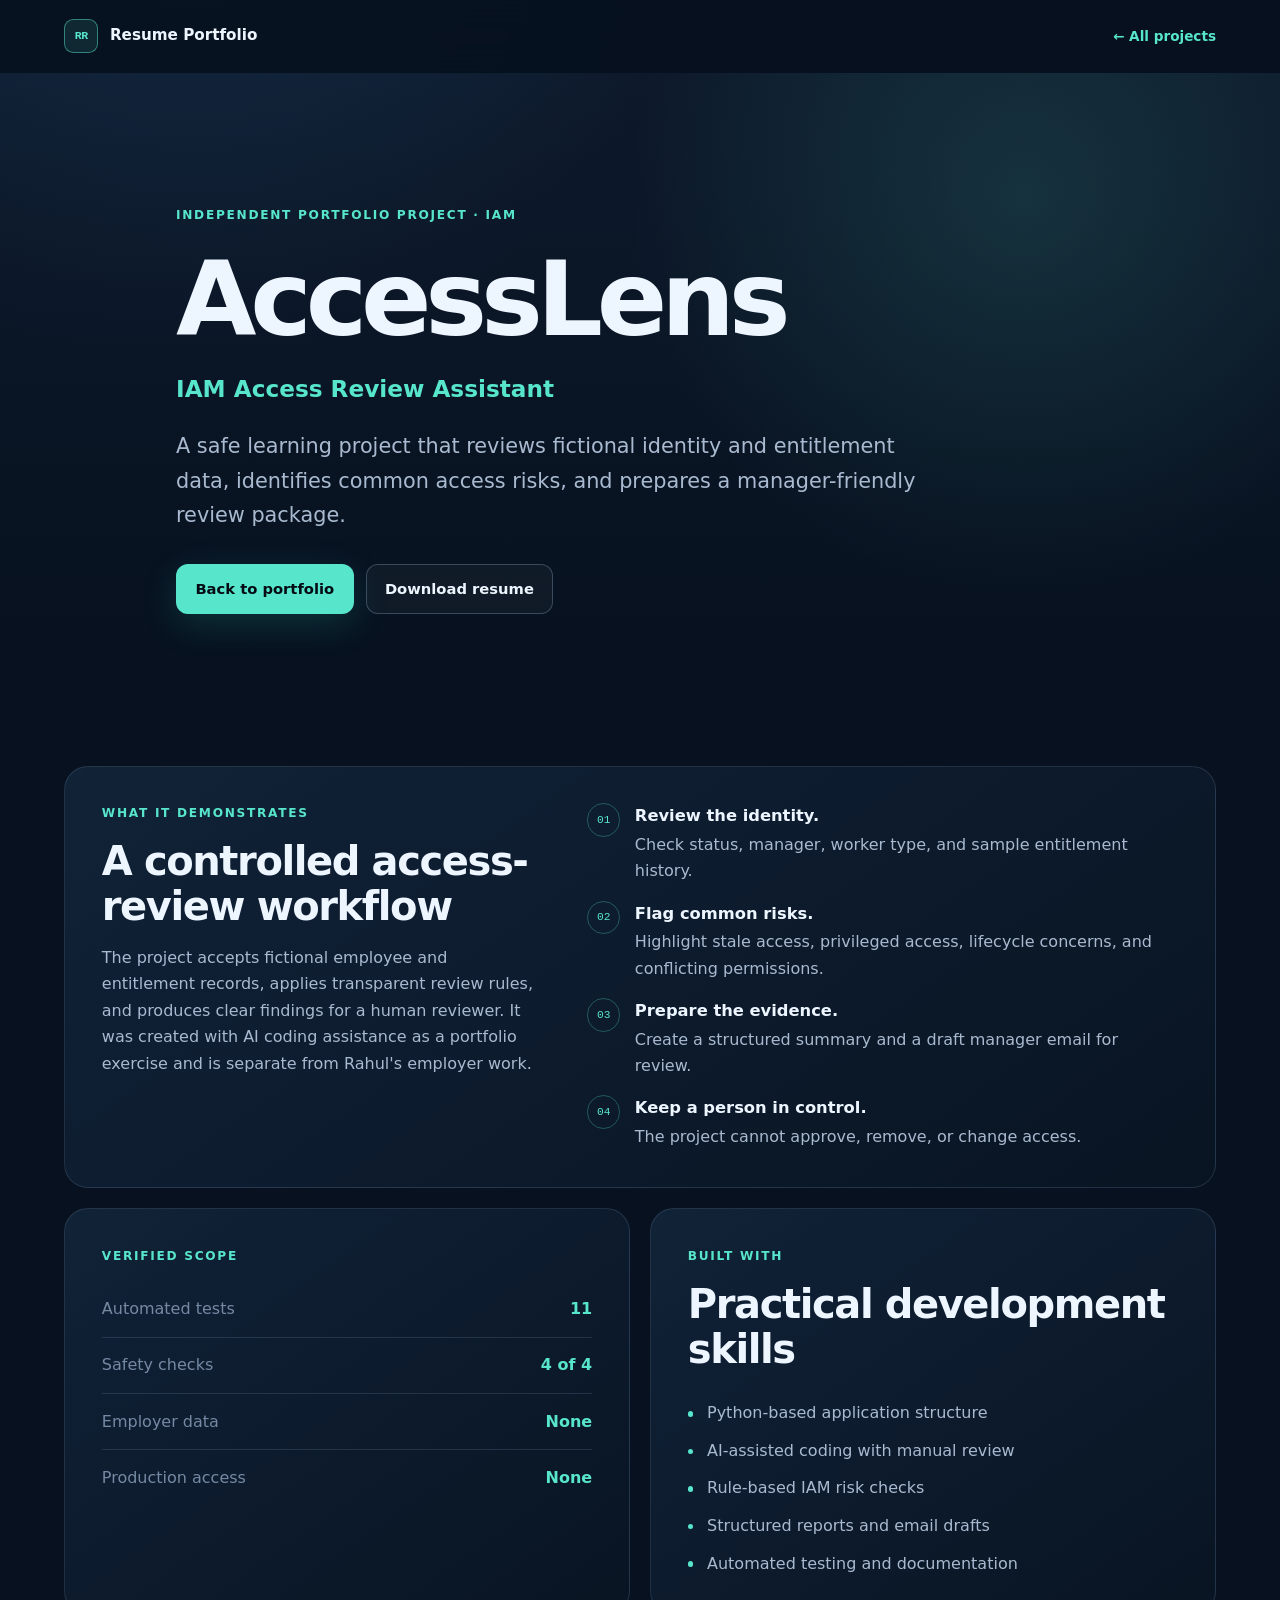
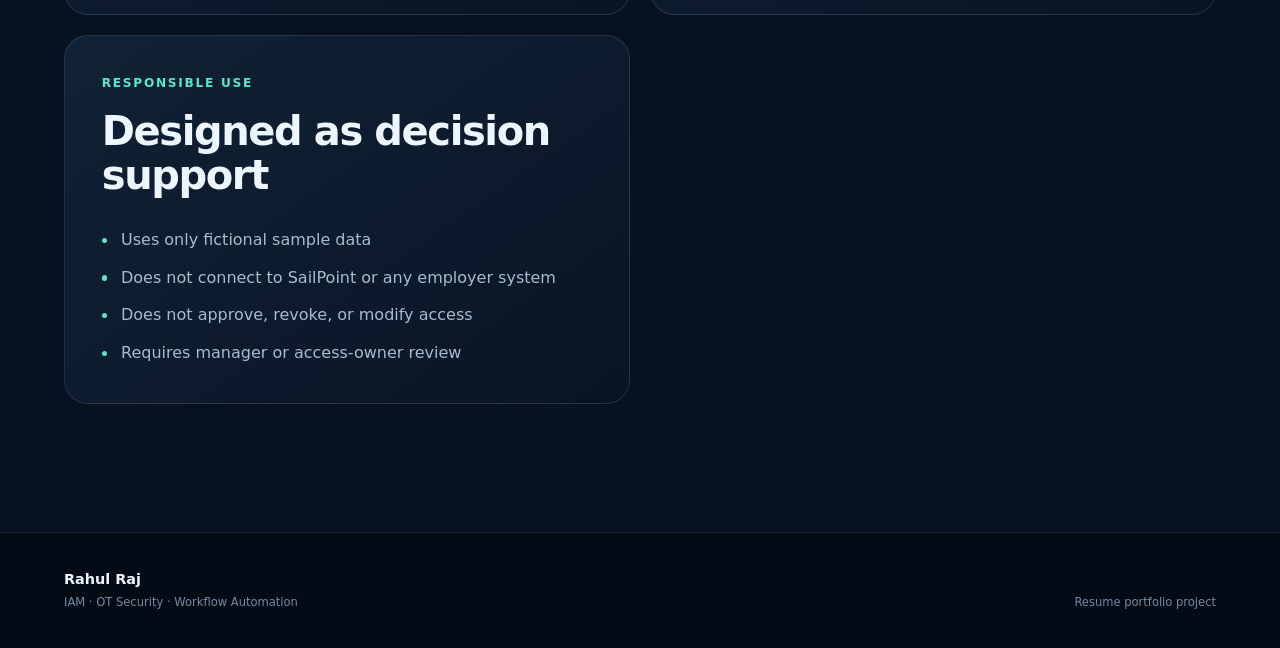
==== projects/accesslens.html @ e61d68cd "Add working project pages and align credentials" ====
<!doctype html>
<html lang="en">
  <head>
    <meta charset="utf-8">
    <meta name="viewport" content="width=device-width, initial-scale=1">
    <meta name="description" content="AccessLens, Rahul Raj's independent IAM access-review portfolio project.">
    <title>AccessLens IAM Access Review Assistant | Rahul Raj</title>
    <link rel="icon" href="../favicon.svg" type="image/svg+xml">
    <link rel="stylesheet" href="../styles.css">
  </head>
  <body class="project-detail-page">
    <a class="skip-link" href="#main-content">Skip to content</a>
    <header class="site-header" data-header>
      <div class="container nav-wrap">
        <a class="brand" href="../index.html" aria-label="Return to Rahul Raj's resume portfolio">
          <span class="brand-mark" aria-hidden="true">RR</span>
          <span>Resume Portfolio</span>
        </a>
        <a class="text-link" href="../index.html#projects">← All projects</a>
      </div>
    </header>

    <main id="main-content">
      <section class="project-detail-hero section-shell">
        <div class="container detail-shell">
          <p class="eyebrow">Independent portfolio project · IAM</p>
          <h1>AccessLens</h1>
          <p class="project-detail-role">IAM Access Review Assistant</p>
          <p class="project-detail-lede">A safe learning project that reviews fictional identity and entitlement data, identifies common access risks, and prepares a manager-friendly review package.</p>
          <div class="detail-actions">
            <a class="button button-primary" href="../index.html#projects">Back to portfolio</a>
            <a class="button button-secondary" href="../assets/Rahul_Raj_Resume.pdf" download>Download resume</a>
          </div>
        </div>
      </section>

      <section class="section-shell detail-content-section">
        <div class="container detail-grid">
          <article class="detail-panel detail-panel-wide">
            <p class="section-kicker">What it demonstrates</p>
            <h2>A controlled access-review workflow</h2>
            <p>The project accepts fictional employee and entitlement records, applies transparent review rules, and produces clear findings for a human reviewer. It was created with AI coding assistance as a portfolio exercise and is separate from Rahul's employer work.</p>
            <ol class="workflow-list">
              <li><strong>Review the identity.</strong><span>Check status, manager, worker type, and sample entitlement history.</span></li>
              <li><strong>Flag common risks.</strong><span>Highlight stale access, privileged access, lifecycle concerns, and conflicting permissions.</span></li>
              <li><strong>Prepare the evidence.</strong><span>Create a structured summary and a draft manager email for review.</span></li>
              <li><strong>Keep a person in control.</strong><span>The project cannot approve, remove, or change access.</span></li>
            </ol>
          </article>

          <aside class="detail-panel detail-facts" aria-label="Project facts">
            <p class="section-kicker">Verified scope</p>
            <dl>
              <div><dt>Automated tests</dt><dd>11</dd></div>
              <div><dt>Safety checks</dt><dd>4 of 4</dd></div>
              <div><dt>Employer data</dt><dd>None</dd></div>
              <div><dt>Production access</dt><dd>None</dd></div>
            </dl>
          </aside>

          <article class="detail-panel">
            <p class="section-kicker">Built with</p>
            <h2>Practical development skills</h2>
            <ul class="detail-list"><li>Python-based application structure</li><li>AI-assisted coding with manual review</li><li>Rule-based IAM risk checks</li><li>Structured reports and email drafts</li><li>Automated testing and documentation</li></ul>
          </article>

          <article class="detail-panel">
            <p class="section-kicker">Responsible use</p>
            <h2>Designed as decision support</h2>
            <ul class="detail-list"><li>Uses only fictional sample data</li><li>Does not connect to SailPoint or any employer system</li><li>Does not approve, revoke, or modify access</li><li>Requires manager or access-owner review</li></ul>
          </article>
        </div>
      </section>
    </main>

    <footer class="site-footer"><div class="container footer-inner"><div><strong>Rahul Raj</strong><span>IAM · OT Security · Workflow Automation</span></div><p>Resume portfolio project</p></div></footer>
    <script src="../script.js"></script>
  </body>
</html>
---- styles.css ----
:root {
  --bg: #07111f;
  --bg-deep: #040b14;
  --surface: #0d1a2b;
  --surface-2: #101f32;
  --surface-3: #14263b;
  --text: #edf5ff;
  --text-soft: #a9bad0;
  --text-muted: #7589a3;
  --line: rgba(168, 194, 224, 0.15);
  --line-strong: rgba(168, 194, 224, 0.28);
  --accent: #57e6cb;
  --accent-strong: #21c9ab;
  --accent-wash: rgba(87, 230, 203, 0.1);
  --blue: #78a9ff;
  --violet: #a893ff;
  --warning: #ffd166;
  --shadow: 0 24px 80px rgba(0, 0, 0, 0.34);
  --radius-lg: 1.5rem;
  --radius-md: 1rem;
  --radius-sm: 0.7rem;
  --container: 72rem;
  --header-height: 4.5rem;
}

*,
*::before,
*::after {
  box-sizing: border-box;
}

html {
  scroll-behavior: smooth;
  scroll-padding-top: calc(var(--header-height) + 1rem);
}

body {
  margin: 0;
  min-width: 20rem;
  background:
    radial-gradient(circle at 15% -8%, rgba(52, 119, 173, 0.2), transparent 34rem),
    var(--bg);
  color: var(--text);
  font-family:
    Inter, ui-sans-serif, system-ui, -apple-system, BlinkMacSystemFont, "Segoe UI", sans-serif;
  font-size: 1rem;
  line-height: 1.65;
  -webkit-font-smoothing: antialiased;
  text-rendering: optimizeLegibility;
}

body.nav-open {
  overflow: hidden;
}

a {
  color: inherit;
}

button,
a {
  -webkit-tap-highlight-color: transparent;
}

button,
input,
textarea,
select {
  font: inherit;
}

img,
svg {
  display: block;
  max-width: 100%;
}

p,
h1,
h2,
h3,
ul {
  margin-top: 0;
}

h1,
h2,
h3 {
  line-height: 1.12;
  letter-spacing: -0.035em;
}

h2 {
  margin-bottom: 1rem;
  font-size: clamp(2rem, 5vw, 3.45rem);
}

h3 {
  font-size: clamp(1.25rem, 3vw, 1.6rem);
}

code {
  padding: 0.16rem 0.42rem;
  border: 1px solid var(--line);
  border-radius: 0.35rem;
  background: rgba(255, 255, 255, 0.06);
  color: var(--accent);
  font-family: "SFMono-Regular", Consolas, "Liberation Mono", monospace;
  font-size: 0.9em;
}

::selection {
  background: var(--accent);
  color: var(--bg-deep);
}

:focus-visible {
  outline: 3px solid var(--warning);
  outline-offset: 4px;
}

.sr-only {
  position: absolute;
  width: 1px;
  height: 1px;
  padding: 0;
  margin: -1px;
  overflow: hidden;
  clip: rect(0, 0, 0, 0);
  white-space: nowrap;
  border: 0;
}

.skip-link {
  position: fixed;
  z-index: 1000;
  top: 0.75rem;
  left: 0.75rem;
  padding: 0.75rem 1rem;
  transform: translateY(-180%);
  border-radius: var(--radius-sm);
  background: var(--accent);
  color: var(--bg-deep);
  font-weight: 800;
  text-decoration: none;
  transition: transform 160ms ease;
}

.skip-link:focus {
  transform: translateY(0);
}

.container {
  width: min(calc(100% - 2rem), var(--container));
  margin-inline: auto;
}

.section-shell {
  position: relative;
  padding-block: clamp(4.75rem, 10vw, 8rem);
}

.section-tinted {
  border-block: 1px solid var(--line);
  background:
    linear-gradient(180deg, rgba(255, 255, 255, 0.015), rgba(255, 255, 255, 0)),
    rgba(3, 10, 18, 0.25);
}

.section-kicker,
.eyebrow {
  margin-bottom: 1rem;
  color: var(--accent);
  font-size: 0.76rem;
  font-weight: 800;
  letter-spacing: 0.14em;
  text-transform: uppercase;
}

.section-heading {
  display: flex;
  flex-direction: column;
  gap: 0.75rem;
  margin-bottom: clamp(2.25rem, 5vw, 3.6rem);
}

.section-heading h2 {
  margin-bottom: 0;
}

.section-heading > p {
  max-width: 34rem;
  margin-bottom: 0;
  color: var(--text-soft);
}

.site-header {
  position: sticky;
  z-index: 100;
  top: 0;
  min-height: var(--header-height);
  border-bottom: 1px solid transparent;
  background: rgba(7, 17, 31, 0.8);
  backdrop-filter: blur(18px);
  transition:
    border-color 180ms ease,
    box-shadow 180ms ease;
}

.site-header.is-scrolled {
  border-color: var(--line);
  box-shadow: 0 8px 30px rgba(0, 0, 0, 0.18);
}

.nav-wrap {
  display: flex;
  min-height: var(--header-height);
  align-items: center;
  justify-content: space-between;
}

.brand {
  display: inline-flex;
  align-items: center;
  gap: 0.72rem;
  color: var(--text);
  font-size: 0.95rem;
  font-weight: 800;
  text-decoration: none;
}

.brand-mark {
  display: grid;
  width: 2.15rem;
  aspect-ratio: 1;
  place-items: center;
  border: 1px solid rgba(87, 230, 203, 0.48);
  border-radius: 0.58rem;
  background: var(--accent-wash);
  color: var(--accent);
  font-family: "SFMono-Regular", Consolas, monospace;
  font-size: 0.72rem;
  letter-spacing: -0.04em;
}

.nav-toggle {
  display: grid;
  width: 2.8rem;
  height: 2.8rem;
  padding: 0.7rem;
  place-content: center;
  gap: 0.3rem;
  border: 1px solid var(--line-strong);
  border-radius: 0.7rem;
  background: rgba(255, 255, 255, 0.04);
  color: var(--text);
  cursor: pointer;
}

.nav-toggle > span:not(.sr-only) {
  width: 1.2rem;
  height: 2px;
  border-radius: 999px;
  background: currentColor;
  transition:
    transform 180ms ease,
    opacity 180ms ease;
}

.nav-toggle[aria-expanded="true"] > span:nth-of-type(2) {
  transform: translateY(0.4rem) rotate(45deg);
}

.nav-toggle[aria-expanded="true"] > span:nth-of-type(3) {
  opacity: 0;
}

.nav-toggle[aria-expanded="true"] > span:nth-of-type(4) {
  transform: translateY(-0.4rem) rotate(-45deg);
}

.primary-nav {
  position: absolute;
  top: calc(100% + 0.5rem);
  right: 1rem;
  left: 1rem;
  display: none;
  padding: 0.7rem;
  border: 1px solid var(--line-strong);
  border-radius: var(--radius-md);
  background: rgba(9, 21, 36, 0.98);
  box-shadow: var(--shadow);
}

.primary-nav.is-open {
  display: grid;
}

.primary-nav a {
  padding: 0.75rem 0.85rem;
  border-radius: 0.55rem;
  color: var(--text-soft);
  font-size: 0.9rem;
  font-weight: 700;
  text-decoration: none;
}

.primary-nav a:hover {
  background: rgba(255, 255, 255, 0.045);
  color: var(--accent);
}

.hero {
  display: grid;
  min-height: calc(100svh - var(--header-height));
  align-items: center;
  overflow: clip;
}

.hero::before {
  position: absolute;
  inset: 0;
  z-index: -1;
  background-image:
    linear-gradient(rgba(120, 169, 255, 0.045) 1px, transparent 1px),
    linear-gradient(90deg, rgba(120, 169, 255, 0.045) 1px, transparent 1px);
  background-size: 3rem 3rem;
  content: "";
  mask-image: linear-gradient(to bottom, rgba(0, 0, 0, 0.8), transparent 85%);
}

.hero-grid {
  display: grid;
  gap: 4rem;
}

.eyebrow {
  display: inline-flex;
  align-items: center;
  gap: 0.65rem;
}

.status-dot {
  width: 0.48rem;
  height: 0.48rem;
  border-radius: 50%;
  background: var(--accent);
  box-shadow: 0 0 0 0.3rem rgba(87, 230, 203, 0.12), 0 0 1rem rgba(87, 230, 203, 0.7);
}

.hero h1 {
  max-width: 13ch;
  margin-bottom: 1.5rem;
  font-size: clamp(3rem, 11vw, 6.3rem);
  letter-spacing: -0.065em;
}

.hero h1 span {
  background: linear-gradient(105deg, var(--accent), var(--blue) 58%, var(--violet));
  background-clip: text;
  color: transparent;
}

.hero-role {
  max-width: 44rem;
  margin: -0.55rem 0 1.15rem;
  color: var(--accent);
  font-size: clamp(1.05rem, 2.4vw, 1.45rem);
  font-weight: 750;
  letter-spacing: -0.02em;
}

.career-card {
  position: relative;
  overflow: hidden;
  padding: clamp(1.4rem, 4vw, 2.25rem);
  border: 1px solid var(--line-strong);
  border-radius: var(--radius-lg);
  background:
    radial-gradient(circle at 100% 0, rgba(87, 230, 203, 0.11), transparent 17rem),
    linear-gradient(145deg, rgba(18, 37, 59, 0.96), rgba(9, 21, 35, 0.98));
  box-shadow: var(--shadow);
}

.career-label {
  margin-bottom: 1.15rem;
  color: var(--accent);
  font-family: "SFMono-Regular", Consolas, monospace;
  font-size: 0.72rem;
  font-weight: 800;
  letter-spacing: 0.1em;
  text-transform: uppercase;
}

.career-list {
  margin: 0 0 1.25rem;
}

.career-list div {
  display: grid;
  padding-block: 0.8rem;
  gap: 0.2rem;
  border-bottom: 1px solid var(--line);
}

.career-list div:first-child {
  padding-top: 0;
}

.career-list dt {
  color: var(--text-muted);
  font-size: 0.7rem;
  font-weight: 800;
  letter-spacing: 0.06em;
  text-transform: uppercase;
}

.career-list dd {
  margin: 0;
  color: var(--text);
  font-weight: 700;
}

.hero-lede {
  max-width: 41rem;
  margin-bottom: 2rem;
  color: var(--text-soft);
  font-size: clamp(1.04rem, 2vw, 1.22rem);
}

.hero-actions {
  display: flex;
  flex-wrap: wrap;
  gap: 0.8rem;
}

.button {
  display: inline-flex;
  min-height: 3rem;
  align-items: center;
  justify-content: center;
  gap: 0.65rem;
  padding: 0.72rem 1.15rem;
  border: 1px solid transparent;
  border-radius: 0.75rem;
  font-size: 0.92rem;
  font-weight: 800;
  text-decoration: none;
  transition:
    transform 160ms ease,
    border-color 160ms ease,
    background 160ms ease;
}

.button:hover {
  transform: translateY(-2px);
}

.button-primary {
  background: var(--accent);
  color: var(--bg-deep);
  box-shadow: 0 10px 35px rgba(33, 201, 171, 0.18);
}

.button-primary:hover {
  background: #78f2dc;
}

.button-secondary {
  border-color: var(--line-strong);
  background: rgba(255, 255, 255, 0.035);
  color: var(--text);
}

.button-secondary:hover {
  border-color: rgba(87, 230, 203, 0.5);
  background: var(--accent-wash);
}

.button.is-pending,
.repo-link.is-pending {
  cursor: not-allowed;
  opacity: 0.66;
}

.button.is-pending:hover {
  transform: none;
}

.hero-proof {
  display: grid;
  max-width: 42rem;
  margin: 2.4rem 0 0;
  padding: 1.2rem 0 0;
  gap: 1rem;
  border-top: 1px solid var(--line);
  list-style: none;
}

.hero-proof li {
  display: grid;
  gap: 0.1rem;
}

.hero-proof strong {
  color: var(--text);
  font-size: 1.1rem;
}

.hero-proof span {
  color: var(--text-muted);
  font-size: 0.78rem;
}

.hero-visual {
  position: relative;
  display: none;
  min-height: 31rem;
  place-items: center;
}

.hero-visual::before {
  position: absolute;
  width: 20rem;
  aspect-ratio: 1;
  border-radius: 50%;
  background: rgba(73, 154, 255, 0.12);
  box-shadow: 0 0 8rem rgba(87, 230, 203, 0.15);
  content: "";
  filter: blur(1px);
}

.orbit {
  position: absolute;
  width: 25rem;
  aspect-ratio: 1;
  border: 1px solid rgba(120, 169, 255, 0.18);
  border-radius: 50%;
}

.orbit::after {
  position: absolute;
  top: 10%;
  left: 10%;
  width: 0.55rem;
  aspect-ratio: 1;
  border-radius: 50%;
  background: var(--accent);
  box-shadow: 0 0 1rem var(--accent);
  content: "";
}

.orbit-two {
  width: 17rem;
  border-style: dashed;
  transform: rotate(52deg);
}

.signal-card {
  position: absolute;
  z-index: 2;
  border: 1px solid var(--line-strong);
  background: rgba(12, 27, 45, 0.92);
  box-shadow: var(--shadow);
  backdrop-filter: blur(16px);
}

.signal-card-main {
  width: min(100%, 31rem);
  padding: 1.25rem;
  border-radius: var(--radius-lg);
}

.signal-card-head {
  display: flex;
  align-items: center;
  gap: 0.7rem;
  padding-bottom: 1rem;
  border-bottom: 1px solid var(--line);
  color: var(--text-soft);
  font-size: 0.8rem;
  font-weight: 700;
}

.signal-icon {
  display: grid;
  width: 2rem;
  aspect-ratio: 1;
  place-items: center;
  border-radius: 0.45rem;
  background: var(--accent-wash);
  color: var(--accent);
  font-family: "SFMono-Regular", Consolas, monospace;
  font-size: 0.7rem;
}

.signal-live {
  margin-left: auto;
  padding: 0.25rem 0.5rem;
  border-radius: 999px;
  background: rgba(87, 230, 203, 0.11);
  color: var(--accent);
  font-size: 0.62rem;
  letter-spacing: 0.1em;
}

.signal-flow {
  display: flex;
  align-items: center;
  justify-content: space-between;
  gap: 0.3rem;
  padding-block: 1.6rem;
}

.signal-flow div {
  display: grid;
  min-width: 0;
  gap: 0.2rem;
}

.signal-flow span {
  color: var(--blue);
  font-family: "SFMono-Regular", Consolas, monospace;
  font-size: 0.58rem;
}

.signal-flow b {
  font-size: 0.74rem;
}

.signal-flow small {
  color: var(--text-muted);
  font-size: 0.58rem;
}

.signal-flow i {
  color: var(--text-muted);
  font-style: normal;
}

.signal-rule {
  padding: 0.7rem 0.8rem;
  border-radius: 0.55rem;
  background: rgba(87, 230, 203, 0.07);
  color: var(--text-soft);
  font-size: 0.72rem;
}

.signal-rule span {
  display: inline-block;
  width: 0.42rem;
  aspect-ratio: 1;
  margin-right: 0.4rem;
  border-radius: 50%;
  background: var(--accent);
}

.signal-card-small {
  display: grid;
  min-width: 12.5rem;
  padding: 0.9rem 1rem;
  gap: 0.15rem;
  border-radius: 0.8rem;
}

.signal-card-small small {
  color: var(--blue);
  font-family: "SFMono-Regular", Consolas, monospace;
  font-size: 0.56rem;
  letter-spacing: 0.08em;
}

.signal-card-small strong {
  font-size: 0.78rem;
}

.signal-card-risk {
  top: 12%;
  left: -3%;
}

.signal-card-human {
  right: -2%;
  bottom: 11%;
}

.about-grid {
  display: grid;
  gap: 2rem;
}

.about-grid h2 {
  max-width: 14ch;
}

.about-copy {
  max-width: 41rem;
  color: var(--text-soft);
  font-size: 1.05rem;
}

.about-copy p:last-child {
  margin-bottom: 0;
}

.project-grid {
  display: grid;
  gap: 1.25rem;
}

.project-card {
  position: relative;
  overflow: hidden;
  padding: clamp(1.35rem, 4vw, 2.2rem);
  border: 1px solid var(--line);
  border-radius: var(--radius-lg);
  background: linear-gradient(145deg, rgba(19, 37, 59, 0.92), rgba(9, 21, 35, 0.94));
  box-shadow: 0 18px 60px rgba(0, 0, 0, 0.18);
}

.project-card::after {
  position: absolute;
  z-index: 0;
  right: -6rem;
  bottom: -7rem;
  width: 15rem;
  aspect-ratio: 1;
  border-radius: 50%;
  background: rgba(120, 169, 255, 0.07);
  content: "";
  filter: blur(1px);
}

.project-card-featured {
  border-color: rgba(87, 230, 203, 0.28);
}

.project-card-featured::after {
  background: rgba(87, 230, 203, 0.08);
}

.project-card > * {
  position: relative;
  z-index: 1;
}

.project-topline {
  display: flex;
  align-items: center;
  justify-content: space-between;
  gap: 1rem;
  margin-bottom: 2rem;
}

.project-number {
  color: var(--accent);
  font-family: "SFMono-Regular", Consolas, monospace;
  font-size: 0.78rem;
}

.project-type {
  color: var(--text-muted);
  font-family: "SFMono-Regular", Consolas, monospace;
  font-size: 0.65rem;
  letter-spacing: 0.06em;
  text-align: right;
  text-transform: uppercase;
}

.project-body {
  display: grid;
  gap: 2rem;
}

.project-body h3 {
  margin-bottom: 0.3rem;
  font-size: clamp(1.8rem, 5vw, 2.8rem);
}

.project-subtitle {
  margin-bottom: 1.25rem;
  color: var(--accent);
  font-weight: 700;
}

.project-body p:not(.project-subtitle) {
  max-width: 44rem;
  color: var(--text-soft);
}

.feature-list {
  display: grid;
  margin-bottom: 0;
  padding: 0;
  gap: 0.7rem;
  color: var(--text-soft);
  list-style: none;
}

.feature-list li {
  position: relative;
  padding-left: 1.25rem;
}

.feature-list li::before {
  position: absolute;
  top: 0.67em;
  left: 0;
  width: 0.36rem;
  aspect-ratio: 1;
  border-radius: 50%;
  background: var(--accent);
  content: "";
  box-shadow: 0 0 0 0.25rem rgba(87, 230, 203, 0.08);
}

.project-evidence {
  display: grid;
  align-content: start;
  gap: 0.6rem;
}

.project-evidence div {
  display: flex;
  align-items: baseline;
  justify-content: space-between;
  gap: 1rem;
  padding: 0.75rem 0.85rem;
  border: 1px solid var(--line);
  border-radius: 0.65rem;
  background: rgba(3, 10, 18, 0.22);
}

.project-evidence strong {
  color: var(--text);
  font-family: "SFMono-Regular", Consolas, monospace;
  font-size: 1rem;
}

.project-evidence span {
  color: var(--text-muted);
  font-size: 0.72rem;
  text-align: right;
}

.project-footer {
  display: flex;
  flex-direction: column;
  align-items: flex-start;
  gap: 1.25rem;
  margin-top: 2rem;
  padding-top: 1.25rem;
  border-top: 1px solid var(--line);
}

.tech-list {
  display: flex;
  flex-wrap: wrap;
  margin: 0;
  padding: 0;
  gap: 0.45rem;
  list-style: none;
}

.tech-list li {
  padding: 0.25rem 0.55rem;
  border: 1px solid var(--line);
  border-radius: 999px;
  color: var(--text-soft);
  font-family: "SFMono-Regular", Consolas, monospace;
  font-size: 0.66rem;
}

.text-link {
  display: inline-flex;
  align-items: center;
  gap: 0.5rem;
  color: var(--accent);
  font-size: 0.85rem;
  font-weight: 800;
  text-decoration: none;
}

.text-link:hover:not(.is-pending) {
  text-decoration: underline;
  text-underline-offset: 0.3rem;
}

.project-note {
  display: flex;
  max-width: 54rem;
  margin: 1.2rem auto 0;
  padding: 1rem 1.15rem;
  align-items: flex-start;
  gap: 0.8rem;
  border: 1px solid rgba(87, 230, 203, 0.2);
  border-radius: 0.8rem;
  background: rgba(87, 230, 203, 0.05);
  color: var(--text-soft);
  font-size: 0.82rem;
}

.project-note span {
  color: var(--accent);
  font-size: 1.15rem;
}

.project-note p {
  margin: 0;
}

.impact-grid {
  display: grid;
  gap: 1rem;
}

.impact-card {
  padding: 1.5rem;
  border: 1px solid var(--line);
  border-radius: var(--radius-md);
  background: rgba(255, 255, 255, 0.025);
}

.impact-label {
  display: block;
  margin-bottom: 1.4rem;
  color: var(--text-muted);
  font-size: 0.73rem;
  font-weight: 800;
  letter-spacing: 0.08em;
  text-transform: uppercase;
}

.impact-stat {
  display: flex;
  min-height: 4rem;
  margin-bottom: 1.1rem;
  align-items: baseline;
  gap: 0.7rem;
  color: var(--accent);
}

.impact-stat strong {
  font-size: clamp(1.45rem, 5vw, 2.25rem);
  letter-spacing: -0.05em;
}

.impact-stat > span:not([aria-hidden]) {
  color: var(--text-soft);
  font-size: 0.85rem;
}

.impact-card p {
  margin-bottom: 0;
  color: var(--text-soft);
  font-size: 0.88rem;
}

.data-note {
  margin: 1.2rem 0 0;
  color: var(--text-muted);
  font-size: 0.75rem;
}

.experience-layout {
  display: grid;
  gap: 3rem;
}

.experience-intro h2 {
  max-width: 12ch;
}

.experience-intro > p:last-child {
  max-width: 28rem;
  color: var(--text-soft);
}

.timeline {
  position: relative;
  display: grid;
  gap: 0;
}

.timeline::before {
  position: absolute;
  top: 0.35rem;
  bottom: 1rem;
  left: 0.34rem;
  width: 1px;
  background: linear-gradient(var(--accent), rgba(120, 169, 255, 0.3));
  content: "";
}

.timeline-item {
  position: relative;
  padding: 0 0 3.4rem 2rem;
}

.timeline-item:last-child {
  padding-bottom: 0;
}

.timeline-marker {
  position: absolute;
  top: 0.3rem;
  left: 0;
  width: 0.72rem;
  aspect-ratio: 1;
  border: 2px solid var(--bg);
  border-radius: 50%;
  background: var(--accent);
  box-shadow: 0 0 0 0.25rem rgba(87, 230, 203, 0.13);
}

.timeline-head {
  display: grid;
  gap: 0.65rem;
  margin-bottom: 1.2rem;
}

.timeline-company {
  display: block;
  margin-bottom: 0.3rem;
  color: var(--accent);
  font-size: 0.75rem;
  font-weight: 800;
  letter-spacing: 0.07em;
  text-transform: uppercase;
}

.timeline-head h3 {
  margin-bottom: 0.45rem;
}

.timeline-head time {
  color: var(--text-muted);
  font-family: "SFMono-Regular", Consolas, monospace;
  font-size: 0.76rem;
}

.promotion-badge {
  display: inline-flex;
  padding: 0.22rem 0.5rem;
  border: 1px solid rgba(87, 230, 203, 0.25);
  border-radius: 999px;
  background: var(--accent-wash);
  color: var(--accent);
  font-size: 0.7rem;
  font-weight: 700;
}

.timeline-item ul {
  display: grid;
  margin: 0;
  padding-left: 1.1rem;
  gap: 0.55rem;
  color: var(--text-soft);
  font-size: 0.91rem;
}

.skill-grid {
  display: grid;
  gap: 1rem;
}

.skill-card {
  padding: 1.45rem;
  border: 1px solid var(--line);
  border-radius: var(--radius-md);
  background: rgba(255, 255, 255, 0.02);
}

.skill-index {
  display: inline-block;
  margin-bottom: 2.4rem;
  color: var(--accent);
  font-family: "SFMono-Regular", Consolas, monospace;
  font-size: 0.68rem;
}

.skill-card h3 {
  margin-bottom: 1.1rem;
}

.skill-card ul {
  display: grid;
  margin: 0;
  padding: 0;
  gap: 0.55rem;
  color: var(--text-soft);
  font-size: 0.87rem;
  list-style: none;
}

.skill-card li {
  display: flex;
  align-items: center;
  gap: 0.6rem;
}

.skill-card li::before {
  width: 0.32rem;
  aspect-ratio: 1;
  border-radius: 50%;
  background: var(--blue);
  content: "";
}

.credential-list {
  border-top: 1px solid var(--line);
}

.credential-list article {
  display: grid;
  padding-block: 1.35rem;
  gap: 0.65rem;
  border-bottom: 1px solid var(--line);
}

.credential-list time {
  color: var(--accent);
  font-family: "SFMono-Regular", Consolas, monospace;
  font-size: 0.72rem;
}

.credential-list h3 {
  margin-bottom: 0.3rem;
  font-size: 1.05rem;
  letter-spacing: -0.015em;
}

.credential-list p {
  margin-bottom: 0;
  color: var(--text-muted);
  font-size: 0.82rem;
}

.education-card {
  display: grid;
  padding: clamp(1.5rem, 5vw, 2.6rem);
  gap: 2rem;
  border: 1px solid var(--line-strong);
  border-radius: var(--radius-lg);
  background: linear-gradient(135deg, rgba(120, 169, 255, 0.07), rgba(87, 230, 203, 0.035));
}

.education-card h2 {
  margin-bottom: 0.4rem;
  font-size: clamp(1.8rem, 5vw, 2.6rem);
}

.education-major,
.education-card > div:last-child p {
  margin-bottom: 0;
  color: var(--text-soft);
}

.education-card h3 {
  margin-bottom: 0.4rem;
  letter-spacing: -0.02em;
}

.resume-section {
  padding-top: 2rem;
}

.resume-card {
  display: grid;
  padding: clamp(1.5rem, 5vw, 2.5rem);
  align-items: center;
  gap: 1.35rem;
  border: 1px dashed var(--line-strong);
  border-radius: var(--radius-lg);
  background: rgba(255, 255, 255, 0.018);
}

.resume-card-ready {
  border-style: solid;
  border-color: rgba(87, 230, 203, 0.3);
  background:
    radial-gradient(circle at 100% 0, rgba(87, 230, 203, 0.08), transparent 19rem),
    rgba(255, 255, 255, 0.025);
}

.resume-downloads {
  display: flex;
  flex-wrap: wrap;
  margin-top: 1.35rem;
  align-items: center;
  gap: 0.7rem;
}

.resume-icon {
  display: grid;
  width: 3.2rem;
  aspect-ratio: 1;
  place-items: center;
  border-radius: 0.8rem;
  background: var(--accent-wash);
}

.resume-icon svg {
  width: 1.5rem;
  fill: none;
  stroke: var(--accent);
  stroke-linecap: round;
  stroke-linejoin: round;
  stroke-width: 1.5;
}

.resume-card h2 {
  margin-bottom: 0.6rem;
  font-size: clamp(1.6rem, 4vw, 2.2rem);
}

.resume-card p:not(.section-kicker) {
  max-width: 42rem;
  margin-bottom: 0;
  color: var(--text-soft);
}

.pending-pill {
  justify-self: start;
  padding: 0.42rem 0.7rem;
  border: 1px solid rgba(255, 209, 102, 0.25);
  border-radius: 999px;
  background: rgba(255, 209, 102, 0.07);
  color: var(--warning);
  font-size: 0.72rem;
  font-weight: 800;
}

.ready-pill {
  justify-self: start;
  padding: 0.42rem 0.7rem;
  border: 1px solid rgba(87, 230, 203, 0.3);
  border-radius: 999px;
  background: rgba(87, 230, 203, 0.08);
  color: var(--accent);
  font-size: 0.72rem;
  font-weight: 800;
  white-space: nowrap;
}

.closing-section {
  padding-top: 1.5rem;
}

.closing-card {
  padding: clamp(1.6rem, 6vw, 3.5rem);
  border: 1px solid rgba(87, 230, 203, 0.24);
  border-radius: var(--radius-lg);
  background:
    radial-gradient(circle at 86% 15%, rgba(120, 169, 255, 0.14), transparent 21rem),
    radial-gradient(circle at 7% 95%, rgba(87, 230, 203, 0.11), transparent 20rem),
    var(--surface);
}

.closing-card h2 {
  max-width: 16ch;
  font-size: clamp(2.2rem, 7vw, 4.8rem);
  letter-spacing: -0.055em;
}

.closing-card h2 span {
  background: linear-gradient(105deg, var(--accent), var(--blue) 58%, var(--violet));
  background-clip: text;
  color: transparent;
}

.closing-card > p:not(.section-kicker) {
  max-width: 47rem;
  color: var(--text-soft);
  font-size: 1.03rem;
}

.closing-actions {
  display: flex;
  flex-wrap: wrap;
  margin-top: 1.5rem;
  gap: 0.75rem;
}

.project-detail-hero {
  padding-bottom: clamp(3rem, 7vw, 5rem);
  background:
    radial-gradient(circle at 80% 20%, rgba(87, 230, 203, 0.13), transparent 25rem),
    linear-gradient(180deg, rgba(120, 169, 255, 0.05), transparent);
}

.detail-shell {
  max-width: 58rem;
}

.project-detail-hero h1 {
  max-width: 15ch;
  margin-bottom: 0.8rem;
  font-size: clamp(3rem, 9vw, 6.5rem);
  letter-spacing: -0.06em;
}

.project-detail-role {
  margin-bottom: 1.3rem;
  color: var(--accent);
  font-size: clamp(1.1rem, 3vw, 1.45rem);
  font-weight: 750;
}

.project-detail-lede {
  max-width: 48rem;
  margin-bottom: 0;
  color: var(--text-soft);
  font-size: clamp(1.05rem, 2.5vw, 1.3rem);
}

.detail-actions {
  display: flex;
  flex-wrap: wrap;
  margin-top: 2rem;
  gap: 0.75rem;
}

.detail-content-section {
  padding-top: clamp(2.5rem, 6vw, 4.5rem);
}

.detail-grid {
  display: grid;
  gap: 1.25rem;
}

.detail-panel {
  padding: clamp(1.4rem, 4vw, 2.3rem);
  border: 1px solid var(--line);
  border-radius: var(--radius-lg);
  background: linear-gradient(145deg, rgba(19, 37, 59, 0.88), rgba(9, 21, 35, 0.92));
}

.detail-panel h2 {
  margin-bottom: 1rem;
  font-size: clamp(1.65rem, 4vw, 2.5rem);
}

.detail-panel > p:not(.section-kicker) {
  color: var(--text-soft);
}

.workflow-list,
.detail-list {
  margin: 1.8rem 0 0;
  padding: 0;
  list-style: none;
}

.workflow-list {
  display: grid;
  gap: 1rem;
  counter-reset: workflow;
}

.workflow-list li {
  display: grid;
  grid-template-columns: 2.1rem 1fr;
  gap: 0.1rem 0.9rem;
  counter-increment: workflow;
}

.workflow-list li::before {
  display: grid;
  grid-row: 1 / span 2;
  width: 2.1rem;
  height: 2.1rem;
  align-items: center;
  border: 1px solid rgba(87, 230, 203, 0.3);
  border-radius: 50%;
  color: var(--accent);
  content: counter(workflow, decimal-leading-zero);
  font-family: "SFMono-Regular", Consolas, monospace;
  font-size: 0.7rem;
  justify-items: center;
}

.workflow-list strong {
  font-size: 1.02rem;
}

.workflow-list span,
.detail-list {
  color: var(--text-soft);
}

.detail-list {
  display: grid;
  gap: 0.7rem;
}

.detail-list li {
  position: relative;
  padding-left: 1.2rem;
}

.detail-list li::before {
  position: absolute;
  top: 0.68em;
  left: 0;
  width: 0.34rem;
  aspect-ratio: 1;
  border-radius: 50%;
  background: var(--accent);
  content: "";
}

.detail-facts dl {
  display: grid;
  margin: 0;
  gap: 0;
}

.detail-facts dl div {
  display: flex;
  padding-block: 0.9rem;
  align-items: baseline;
  justify-content: space-between;
  gap: 1rem;
  border-bottom: 1px solid var(--line);
}

.detail-facts dl div:last-child {
  border-bottom: 0;
}

.detail-facts dt {
  color: var(--text-muted);
}

.detail-facts dd {
  margin: 0;
  color: var(--accent);
  font-weight: 800;
  text-align: right;
}

@media (min-width: 52rem) {
  .detail-grid {
    grid-template-columns: 1fr 1fr;
  }

  .detail-panel-wide {
    grid-column: span 2;
  }

  .detail-panel-wide {
    display: grid;
    grid-template-columns: minmax(0, 0.85fr) minmax(0, 1.15fr);
    column-gap: 3rem;
  }

  .detail-panel-wide .section-kicker,
  .detail-panel-wide h2,
  .detail-panel-wide > p {
    grid-column: 1;
  }

  .detail-panel-wide .workflow-list {
    grid-column: 2;
    grid-row: 1 / span 4;
    margin-top: 0;
  }
}

.github-section {
  padding-top: 1rem;
}

.github-card {
  display: flex;
  flex-direction: column;
  padding: clamp(1.5rem, 5vw, 2.6rem);
  align-items: flex-start;
  justify-content: space-between;
  gap: 2rem;
  border: 1px solid rgba(87, 230, 203, 0.25);
  border-radius: var(--radius-lg);
  background:
    radial-gradient(circle at 100% 0, rgba(87, 230, 203, 0.1), transparent 18rem),
    var(--surface);
}

.github-card h2 {
  max-width: 18ch;
  margin-bottom: 0.8rem;
  font-size: clamp(1.7rem, 5vw, 2.7rem);
}

.github-card p:not(.section-kicker) {
  max-width: 46rem;
  margin-bottom: 0;
  color: var(--text-soft);
}

.profile-link {
  flex: 0 0 auto;
}

.site-footer {
  border-top: 1px solid var(--line);
  background: var(--bg-deep);
}

.footer-inner {
  display: flex;
  flex-direction: column;
  padding-block: 2.2rem;
  gap: 1.2rem;
}

.footer-inner div {
  display: grid;
  gap: 0.1rem;
}

.footer-inner strong {
  font-size: 0.9rem;
}

.footer-inner span,
.footer-inner p {
  color: var(--text-muted);
  font-size: 0.72rem;
}

.footer-inner p {
  margin: 0;
}

@media (min-width: 38rem) {
  .hero-proof {
    grid-template-columns: repeat(3, 1fr);
  }

  .project-footer {
    flex-direction: row;
    align-items: center;
    justify-content: space-between;
  }

  .timeline-head {
    grid-template-columns: minmax(0, 1fr) auto;
    align-items: start;
  }

  .credential-list article {
    grid-template-columns: 7rem 1fr;
    align-items: baseline;
  }

  .education-card {
    grid-template-columns: 1fr 1fr;
    align-items: end;
  }

  .resume-card {
    grid-template-columns: auto minmax(0, 1fr);
  }

  .pending-pill,
  .ready-pill {
    grid-column: 2;
  }

  .footer-inner {
    flex-direction: row;
    align-items: end;
    justify-content: space-between;
    text-align: right;
  }

  .footer-inner div {
    text-align: left;
  }
}

@media (min-width: 50rem) {
  .nav-toggle {
    display: none;
  }

  .primary-nav,
  .primary-nav.is-open {
    position: static;
    display: flex;
    padding: 0;
    gap: 0.2rem;
    border: 0;
    background: transparent;
    box-shadow: none;
  }

  .primary-nav a {
    padding: 0.45rem 0.65rem;
  }

  .section-heading {
    flex-direction: row;
    align-items: end;
    justify-content: space-between;
  }

  .impact-grid,
  .skill-grid {
    grid-template-columns: repeat(3, 1fr);
  }

  .github-card {
    flex-direction: row;
    align-items: center;
  }
}

@media (min-width: 62rem) {
  .container {
    width: min(calc(100% - 4rem), var(--container));
  }

  .hero-grid {
    grid-template-columns: minmax(0, 1.12fr) minmax(25rem, 0.88fr);
    align-items: center;
  }

  .hero-visual {
    display: grid;
  }

  .about-grid {
    grid-template-columns: 0.85fr 1.15fr;
    align-items: start;
  }

  .project-body {
    grid-template-columns: minmax(0, 1fr) 13rem;
  }

  .experience-layout {
    grid-template-columns: 0.72fr 1.28fr;
    gap: 5rem;
  }

  .experience-intro {
    position: sticky;
    top: calc(var(--header-height) + 2rem);
    align-self: start;
  }

  .resume-card {
    grid-template-columns: auto minmax(0, 1fr) auto;
  }

  .pending-pill,
  .ready-pill {
    grid-column: auto;
    justify-self: end;
  }
}

@media (prefers-reduced-motion: reduce) {
  html {
    scroll-behavior: auto;
  }

  *,
  *::before,
  *::after {
    scroll-behavior: auto !important;
    transition-duration: 0.01ms !important;
  }
}

@media print {
  :root {
    --bg: #fff;
    --bg-deep: #fff;
    --surface: #fff;
    --surface-2: #fff;
    --text: #101820;
    --text-soft: #2b3a47;
    --text-muted: #4f5f6d;
    --line: #cad3dc;
    --line-strong: #9eacba;
    --accent: #006d5d;
    --accent-wash: #e7f7f3;
    --blue: #155f9e;
  }

  @page {
    margin: 0.6in;
  }

  body {
    background: #fff;
    color: #101820;
    font-size: 10pt;
  }

  .site-header,
  .hero-visual,
  .hero-actions,
  .resume-section,
  .github-section,
  .site-footer,
  .project-note {
    display: none !important;
  }

  .section-shell {
    padding-block: 1.3rem;
  }

  .section-tinted,
  .project-card,
  .impact-card,
  .skill-card,
  .education-card {
    background: #fff !important;
    box-shadow: none;
  }

  .hero {
    min-height: auto;
    padding-top: 0;
  }

  .hero::before {
    display: none;
  }

  .hero h1 {
    font-size: 34pt;
  }

  .hero h1 span {
    color: #006d5d;
  }

  .project-card,
  .impact-card,
  .timeline-item,
  .skill-card,
  .credential-list article,
  .education-card {
    break-inside: avoid;
  }

  .project-grid,
  .impact-grid,
  .skill-grid {
    grid-template-columns: 1fr;
  }

  .project-footer a {
    display: none;
  }

  .tech-list li,
  .promotion-badge {
    border-color: #9eacba;
  }
}
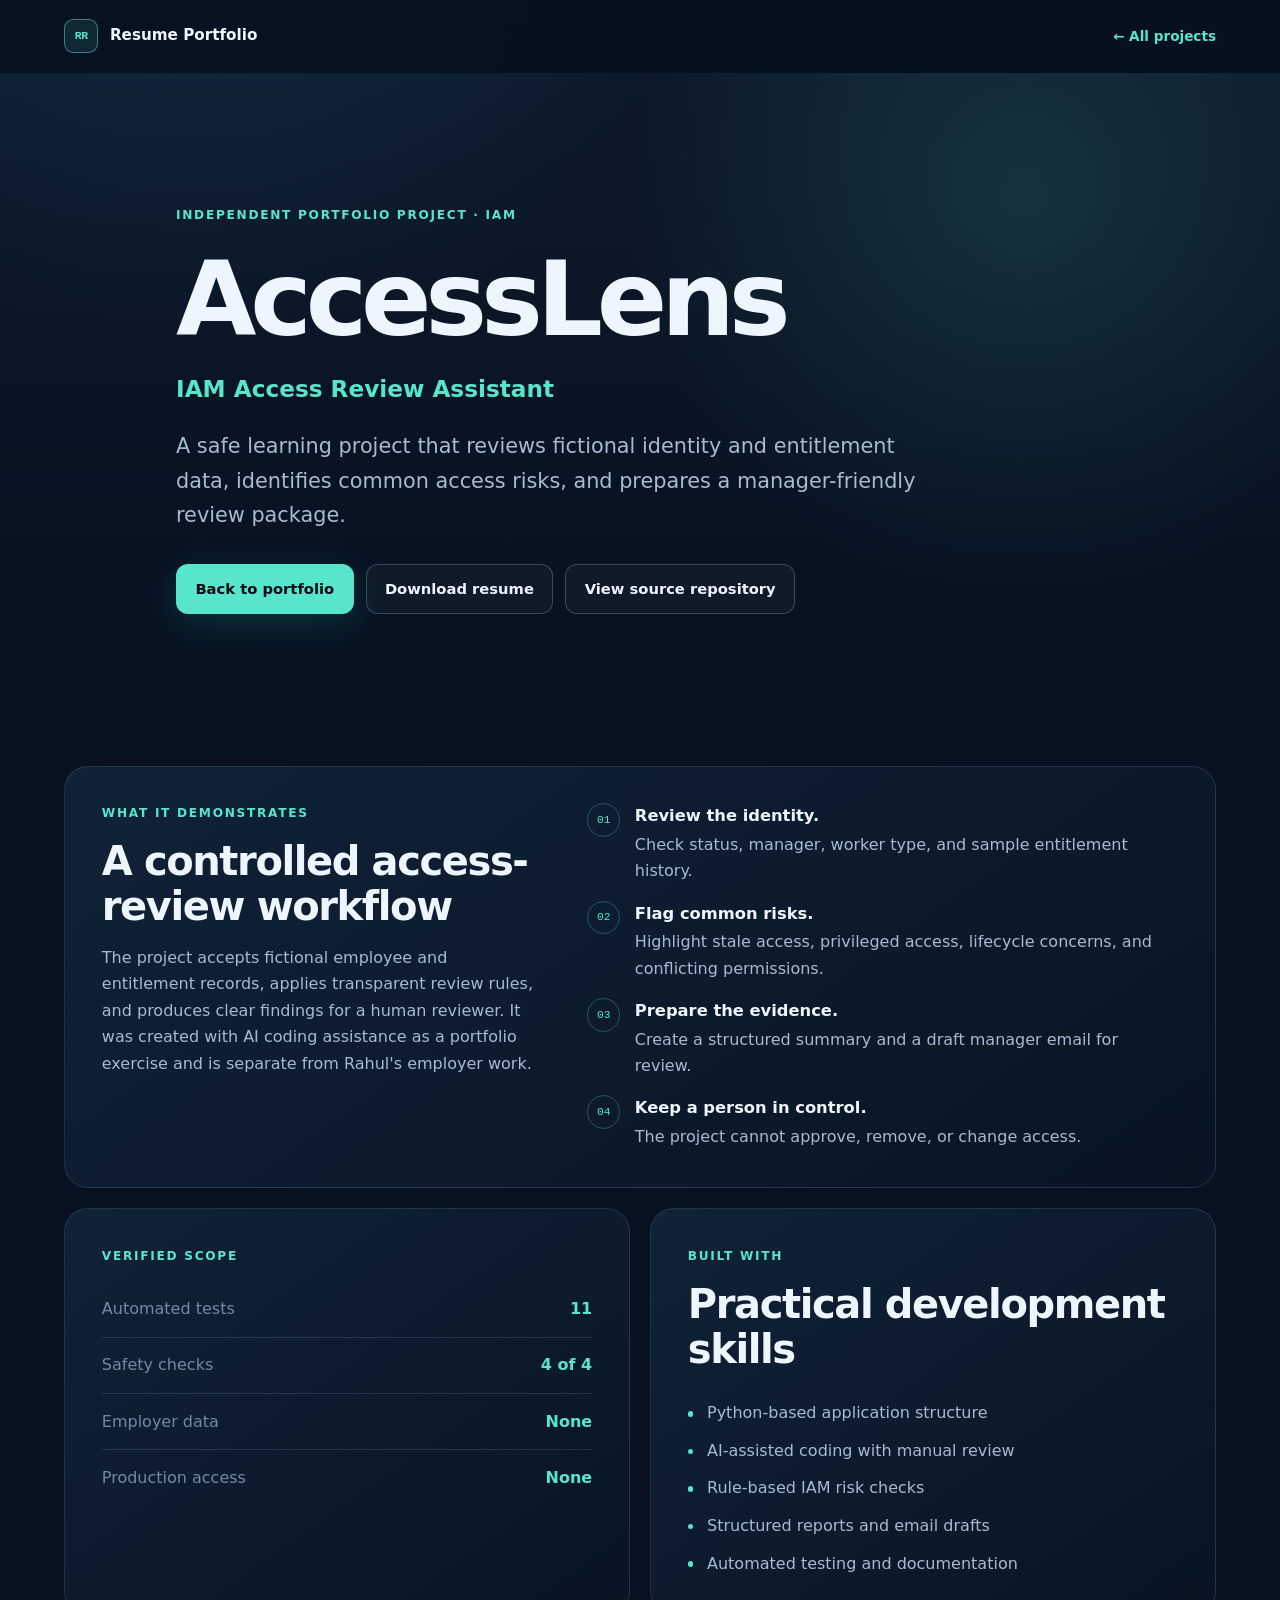
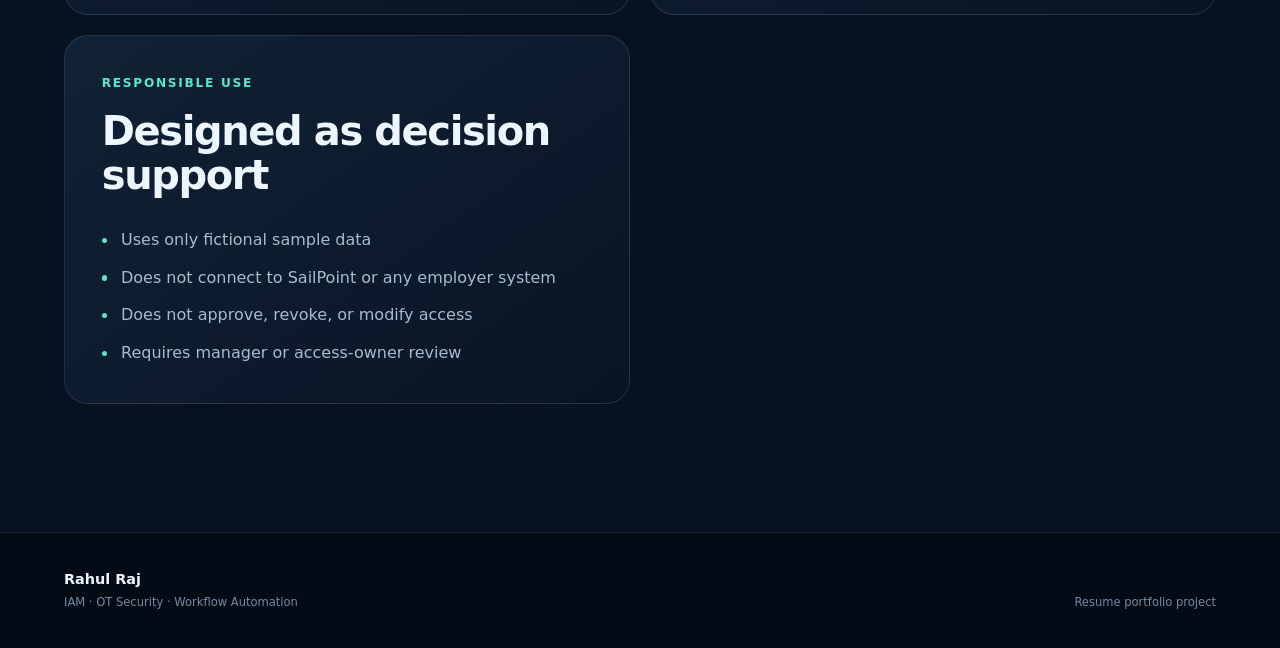
==== commit 0a6587c3: "Link project pages to public source repositories" ====
--- a/projects/accesslens.html
+++ b/projects/accesslens.html
@@ -30,6 +30,7 @@
           <div class="detail-actions">
             <a class="button button-primary" href="../index.html#projects">Back to portfolio</a>
             <a class="button button-secondary" href="../assets/Rahul_Raj_Resume.pdf" download>Download resume</a>
+            <a class="button button-secondary" href="https://github.com/vcrahulraj/accesslens-iam-copilot" target="_blank" rel="noopener noreferrer">View source repository</a>
           </div>
         </div>
       </section>
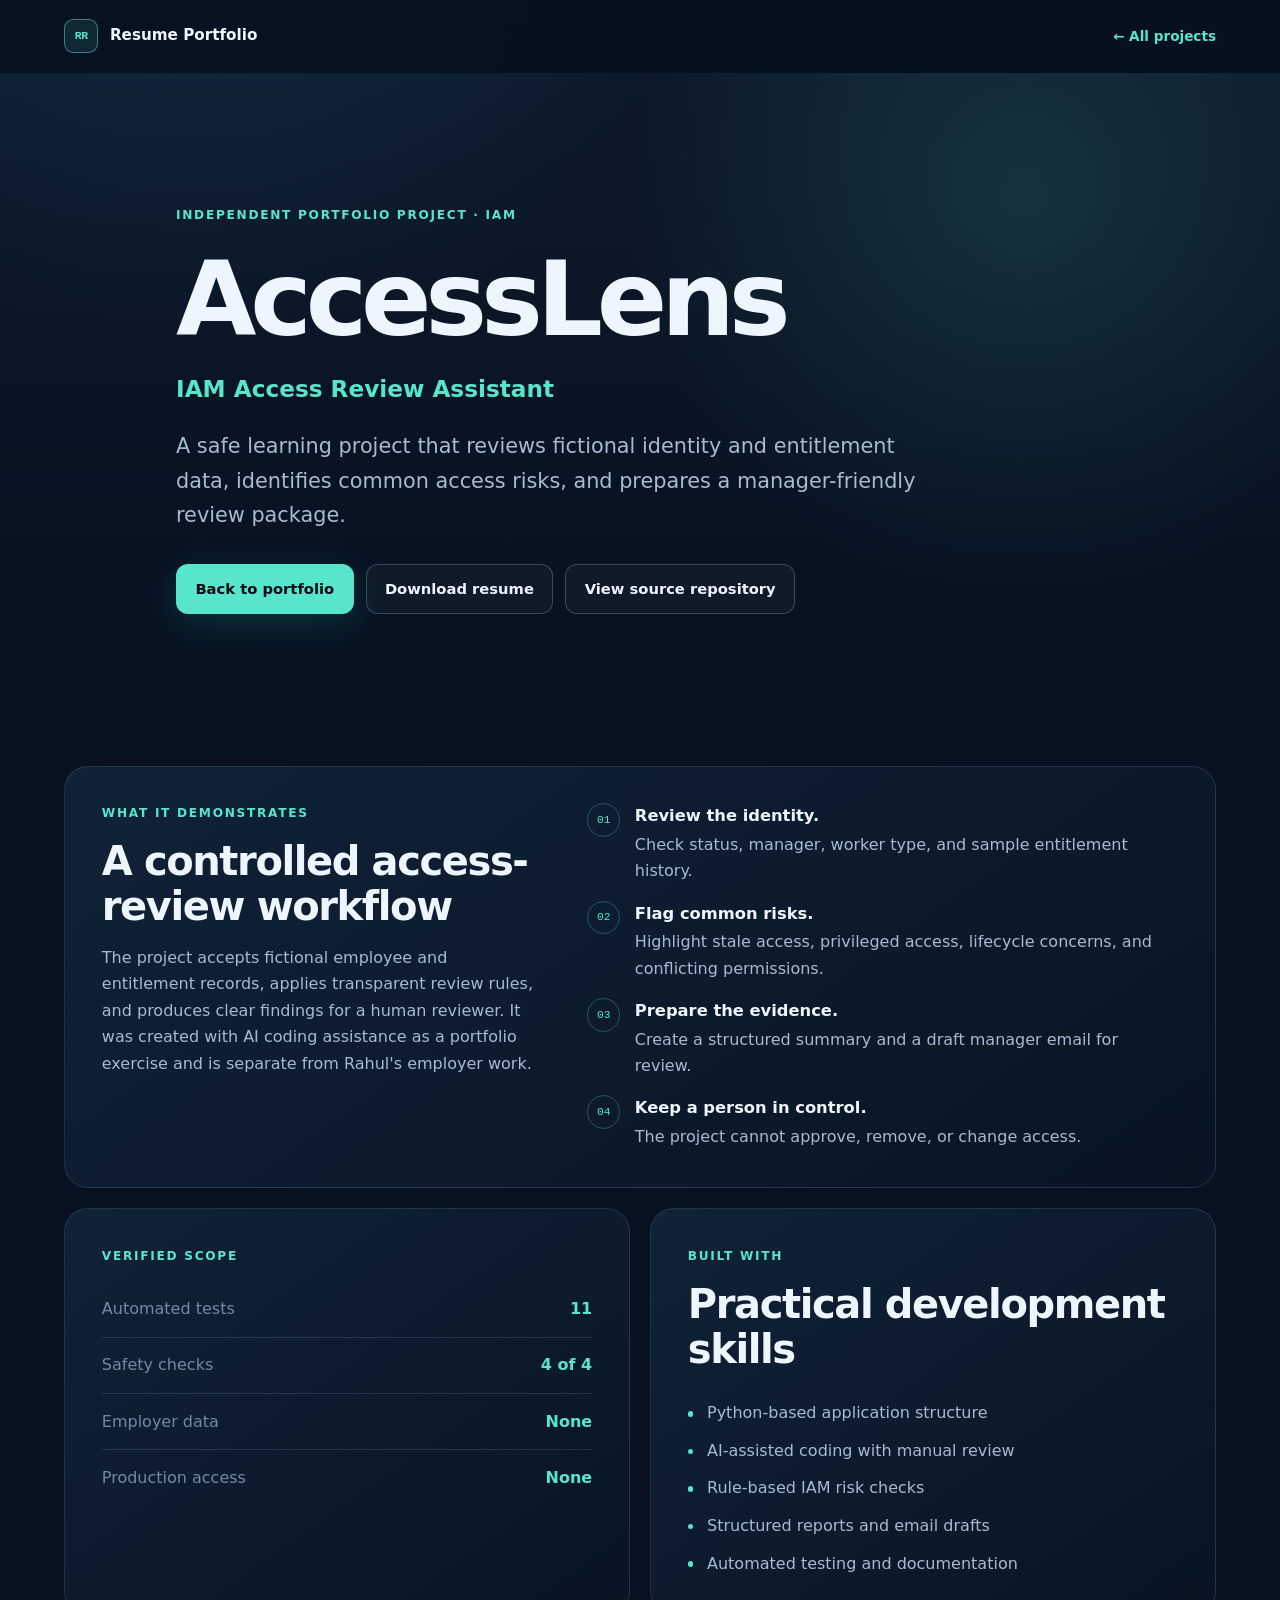
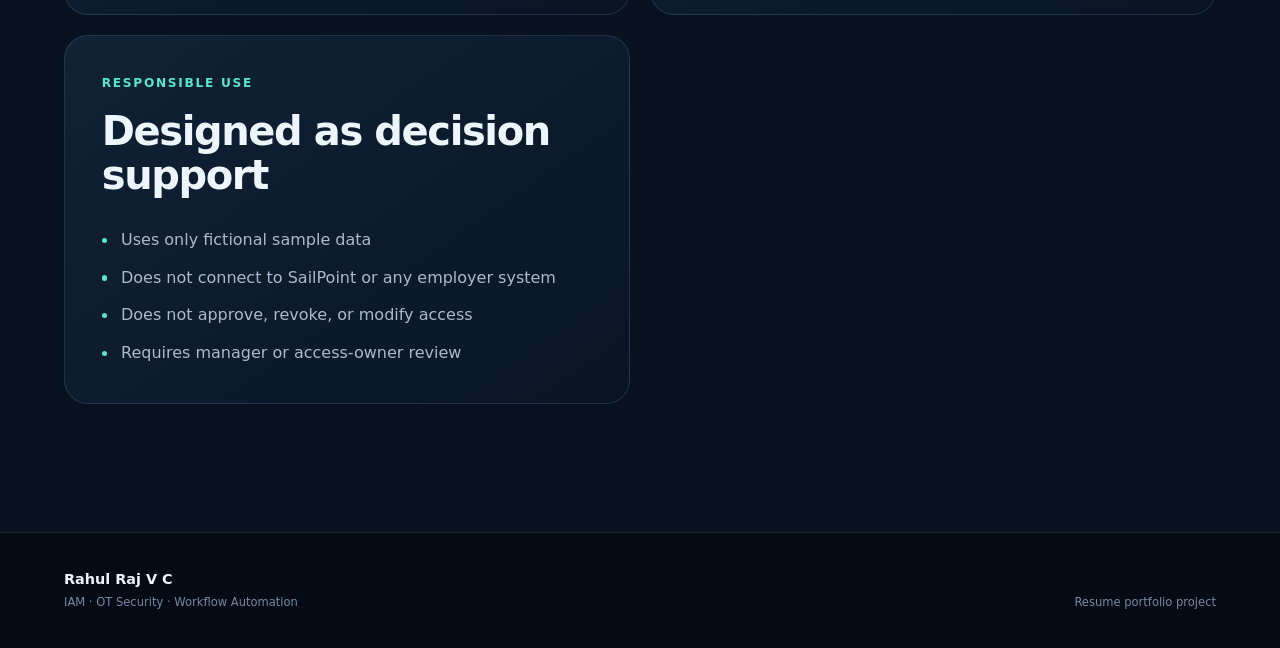
==== commit d6a56010: "Use full name and improve project access" ====
--- a/projects/accesslens.html
+++ b/projects/accesslens.html
@@ -3,8 +3,8 @@
   <head>
     <meta charset="utf-8">
     <meta name="viewport" content="width=device-width, initial-scale=1">
-    <meta name="description" content="AccessLens, Rahul Raj's independent IAM access-review portfolio project.">
-    <title>AccessLens IAM Access Review Assistant | Rahul Raj</title>
+    <meta name="description" content="AccessLens, Rahul Raj V C's independent IAM access-review portfolio project.">
+    <title>AccessLens IAM Access Review Assistant | Rahul Raj V C</title>
     <link rel="icon" href="../favicon.svg" type="image/svg+xml">
     <link rel="stylesheet" href="../styles.css">
   </head>
@@ -12,7 +12,7 @@
     <a class="skip-link" href="#main-content">Skip to content</a>
     <header class="site-header" data-header>
       <div class="container nav-wrap">
-        <a class="brand" href="../index.html" aria-label="Return to Rahul Raj's resume portfolio">
+        <a class="brand" href="../index.html" aria-label="Return to Rahul Raj V C's resume portfolio">
           <span class="brand-mark" aria-hidden="true">RR</span>
           <span>Resume Portfolio</span>
         </a>
@@ -29,7 +29,7 @@
           <p class="project-detail-lede">A safe learning project that reviews fictional identity and entitlement data, identifies common access risks, and prepares a manager-friendly review package.</p>
           <div class="detail-actions">
             <a class="button button-primary" href="../index.html#projects">Back to portfolio</a>
-            <a class="button button-secondary" href="../assets/Rahul_Raj_Resume.pdf" download>Download resume</a>
+            <a class="button button-secondary" href="../assets/Rahul_Raj_V_C_Resume.pdf" download>Download resume</a>
             <a class="button button-secondary" href="https://github.com/vcrahulraj/accesslens-iam-copilot" target="_blank" rel="noopener noreferrer">View source repository</a>
           </div>
         </div>
@@ -74,7 +74,7 @@
       </section>
     </main>
 
-    <footer class="site-footer"><div class="container footer-inner"><div><strong>Rahul Raj</strong><span>IAM · OT Security · Workflow Automation</span></div><p>Resume portfolio project</p></div></footer>
+    <footer class="site-footer"><div class="container footer-inner"><div><strong>Rahul Raj V C</strong><span>IAM · OT Security · Workflow Automation</span></div><p>Resume portfolio project</p></div></footer>
     <script src="../script.js"></script>
   </body>
 </html>
--- a/styles.css
+++ b/styles.css
@@ -777,6 +777,20 @@
   font-size: clamp(1.8rem, 5vw, 2.8rem);
 }
 
+.project-title-link {
+  color: inherit;
+  text-decoration: none;
+}
+
+.project-title-link:hover,
+.project-title-link:focus-visible {
+  color: var(--accent);
+}
+
+.project-button {
+  width: fit-content;
+}
+
 .project-subtitle {
   margin-bottom: 1.25rem;
   color: var(--accent);
@@ -1280,6 +1294,23 @@
   flex-wrap: wrap;
   margin-top: 1.5rem;
   gap: 0.75rem;
+}
+
+.footer-links {
+  display: flex;
+  flex-wrap: wrap;
+  gap: 0.65rem 1rem;
+}
+
+.footer-links a {
+  color: var(--text-soft);
+  font-size: 0.82rem;
+  text-decoration: none;
+}
+
+.footer-links a:hover,
+.footer-links a:focus-visible {
+  color: var(--accent);
 }
 
 .project-detail-hero {
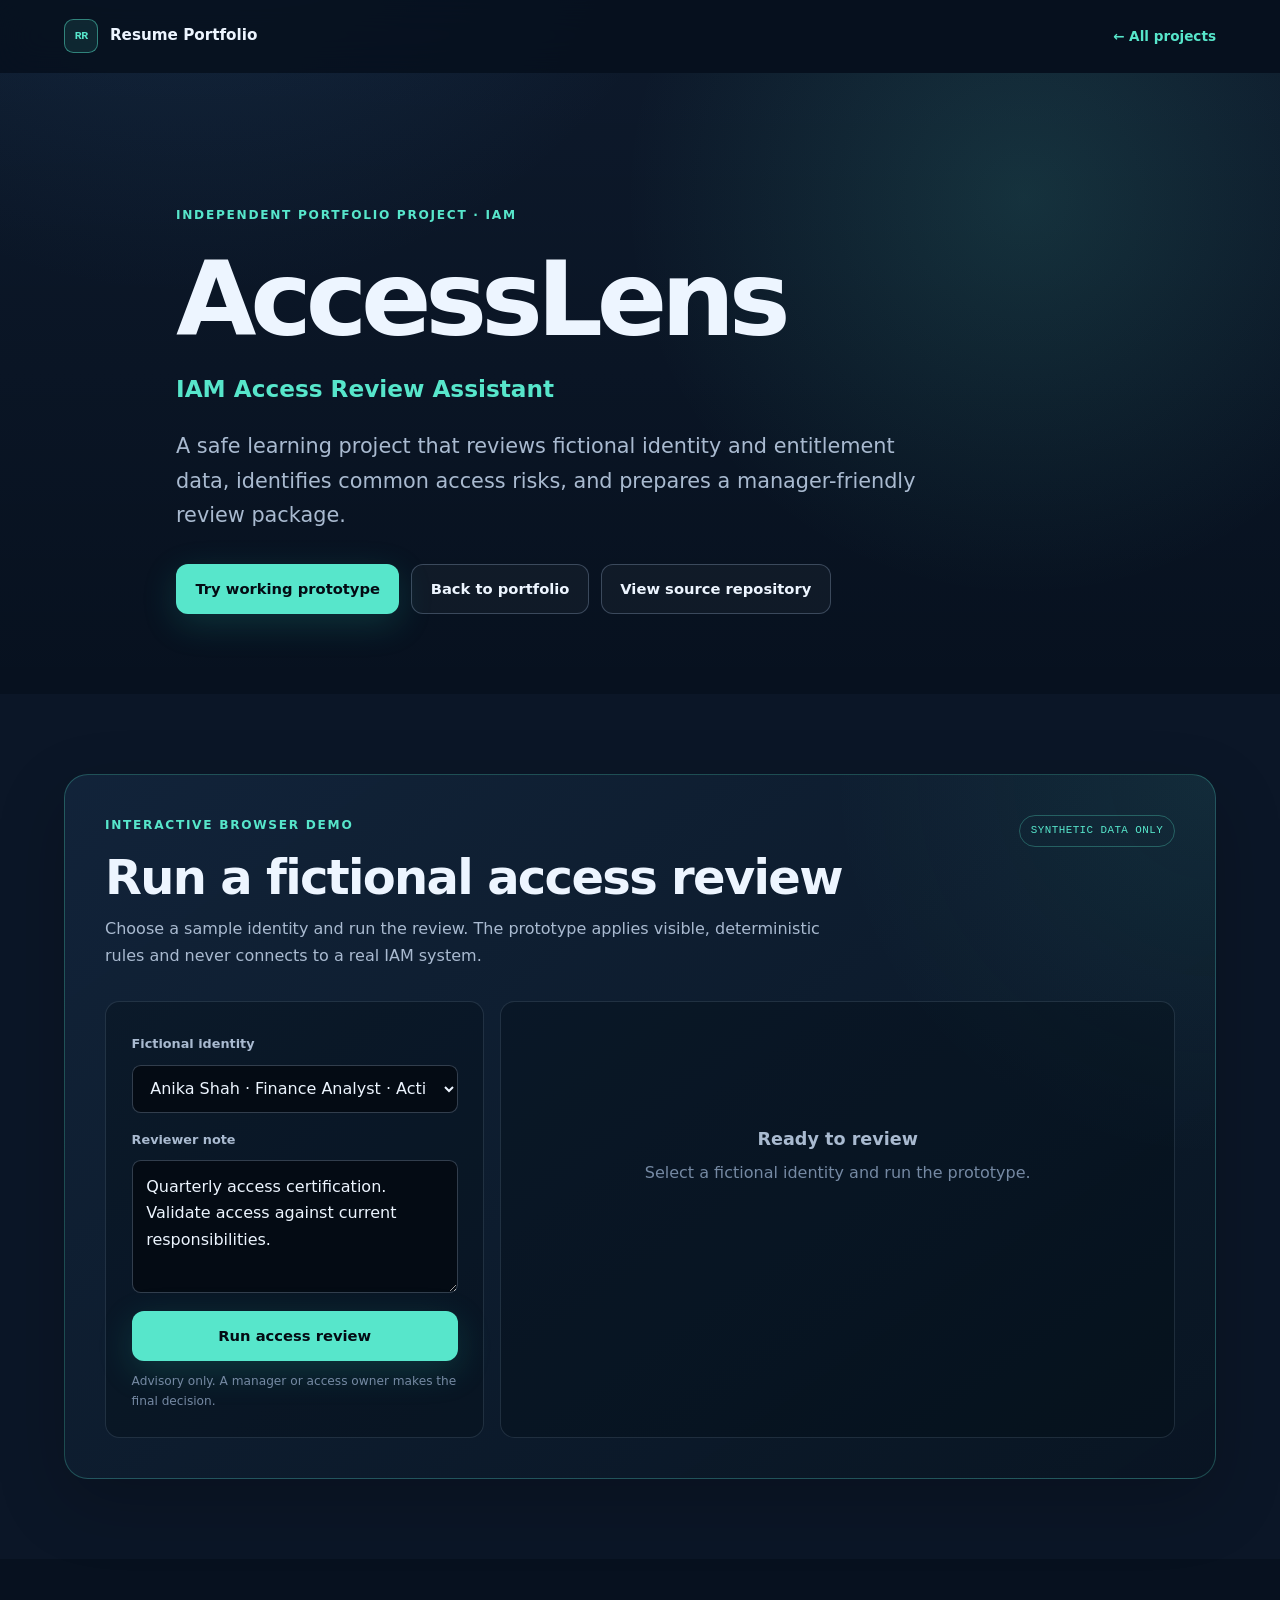
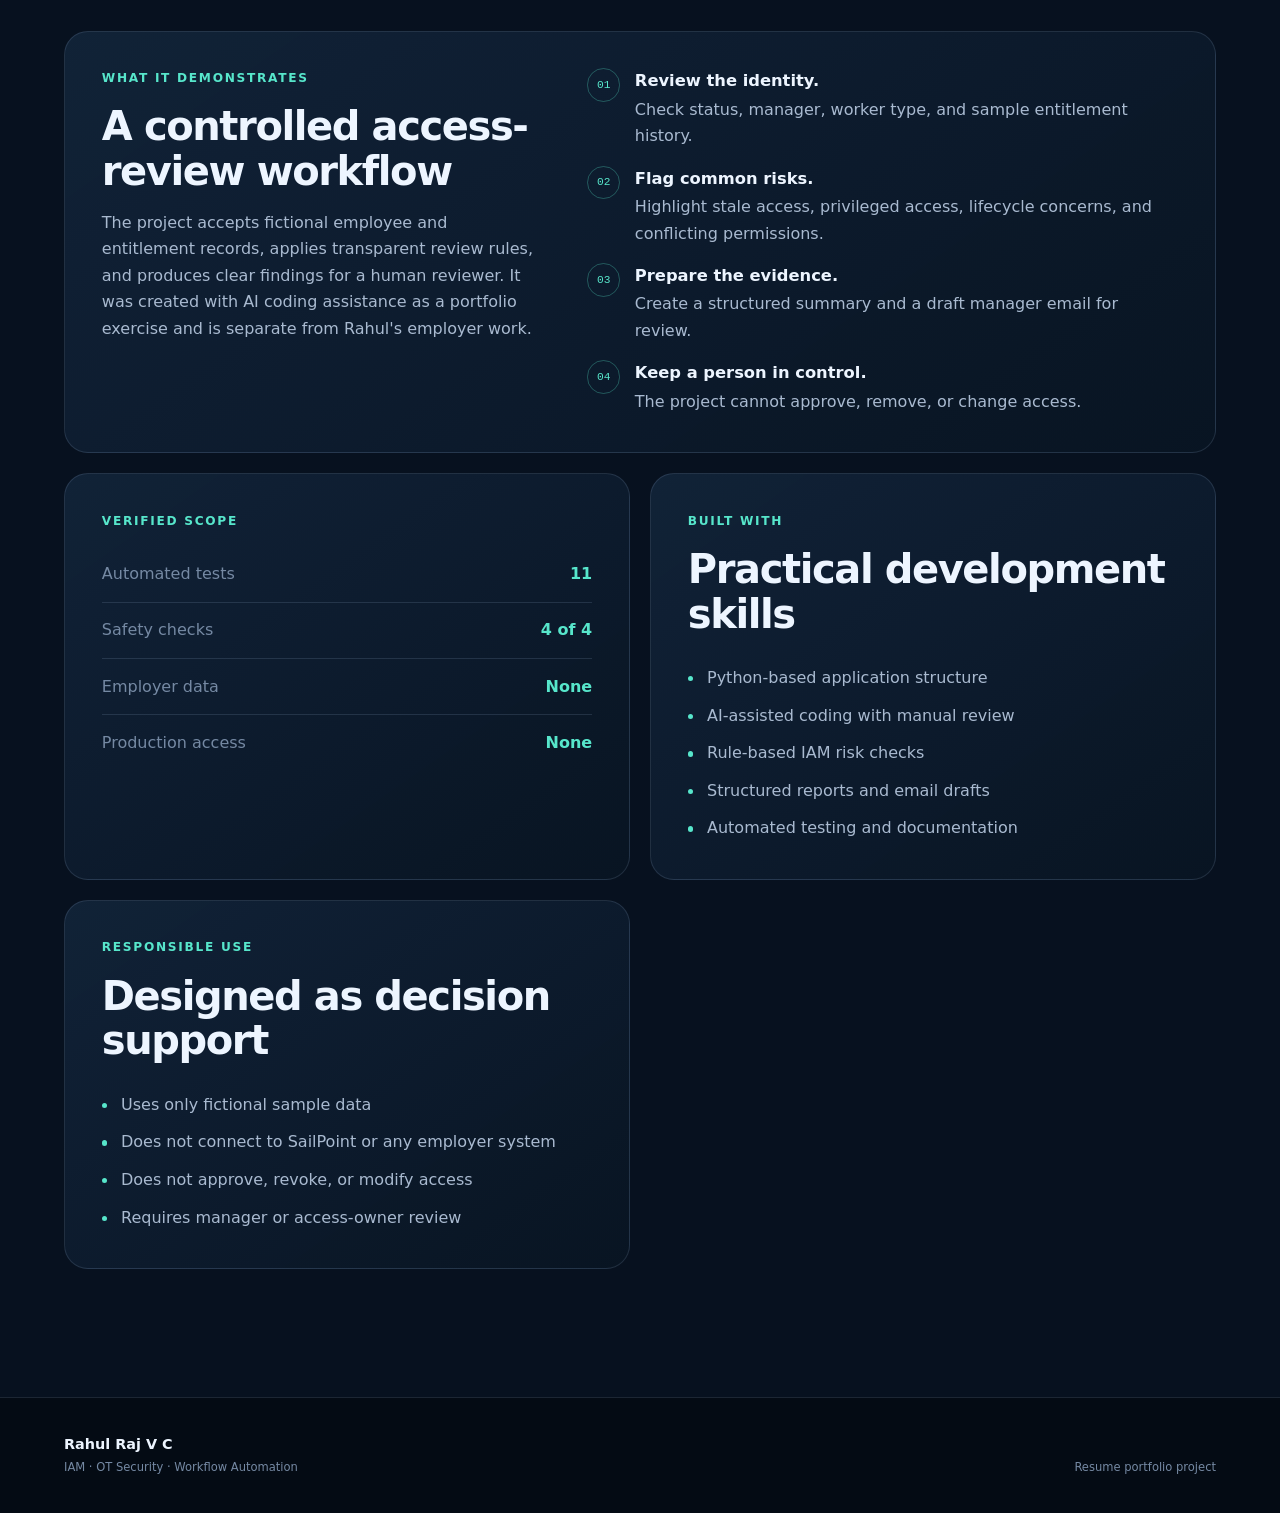
==== commit 9523c07d: "Add interactive project demos and inline certification dates" ====
--- a/projects/accesslens.html
+++ b/projects/accesslens.html
@@ -28,9 +28,39 @@
           <p class="project-detail-role">IAM Access Review Assistant</p>
           <p class="project-detail-lede">A safe learning project that reviews fictional identity and entitlement data, identifies common access risks, and prepares a manager-friendly review package.</p>
           <div class="detail-actions">
-            <a class="button button-primary" href="../index.html#projects">Back to portfolio</a>
-            <a class="button button-secondary" href="../assets/Rahul_Raj_V_C_Resume.pdf" download>Download resume</a>
+            <a class="button button-primary" href="#working-demo">Try working prototype</a>
+            <a class="button button-secondary" href="../index.html#projects">Back to portfolio</a>
             <a class="button button-secondary" href="https://github.com/vcrahulraj/accesslens-iam-copilot" target="_blank" rel="noopener noreferrer">View source repository</a>
+          </div>
+        </div>
+      </section>
+
+      <section id="working-demo" class="section-shell demo-section" aria-labelledby="demo-title">
+        <div class="container demo-shell" data-demo="accesslens">
+          <div class="demo-heading">
+            <div>
+              <p class="section-kicker">Interactive browser demo</p>
+              <h2 id="demo-title">Run a fictional access review</h2>
+              <p>Choose a sample identity and run the review. The prototype applies visible, deterministic rules and never connects to a real IAM system.</p>
+            </div>
+            <span class="demo-safety">Synthetic data only</span>
+          </div>
+          <div class="demo-workspace">
+            <form class="demo-controls" data-demo-form>
+              <label for="accesslens-identity">Fictional identity</label>
+              <select id="accesslens-identity" data-demo-select>
+                <option value="anika">Anika Shah · Finance Analyst · Active</option>
+                <option value="marcus">Marcus Lee · Contractor · Active</option>
+                <option value="priya">Priya Nair · Former Administrator · Terminated</option>
+              </select>
+              <label for="accesslens-note">Reviewer note</label>
+              <textarea id="accesslens-note" rows="4" data-demo-note>Quarterly access certification. Validate access against current responsibilities.</textarea>
+              <button class="button button-primary" type="submit">Run access review</button>
+              <p class="demo-help">Advisory only. A manager or access owner makes the final decision.</p>
+            </form>
+            <div class="demo-output" data-demo-output aria-live="polite" tabindex="-1">
+              <div class="demo-empty"><strong>Ready to review</strong><span>Select a fictional identity and run the prototype.</span></div>
+            </div>
           </div>
         </div>
       </section>
@@ -76,5 +106,6 @@
 
     <footer class="site-footer"><div class="container footer-inner"><div><strong>Rahul Raj V C</strong><span>IAM · OT Security · Workflow Automation</span></div><p>Resume portfolio project</p></div></footer>
     <script src="../script.js"></script>
+    <script src="../project-demos.js"></script>
   </body>
 </html>
--- a/styles.css
+++ b/styles.css
@@ -1352,6 +1352,213 @@
   gap: 0.75rem;
 }
 
+.demo-section {
+  padding-block: clamp(2.5rem, 7vw, 5rem);
+  background: rgba(120, 169, 255, 0.035);
+}
+
+.demo-shell {
+  padding: clamp(1.4rem, 4vw, 2.5rem);
+  border: 1px solid rgba(87, 230, 203, 0.26);
+  border-radius: var(--radius-lg);
+  background:
+    radial-gradient(circle at 100% 0, rgba(87, 230, 203, 0.08), transparent 24rem),
+    linear-gradient(145deg, rgba(19, 37, 59, 0.92), rgba(9, 21, 35, 0.96));
+  box-shadow: 0 24px 70px rgba(0, 0, 0, 0.2);
+}
+
+.demo-heading {
+  display: flex;
+  flex-wrap: wrap;
+  align-items: flex-start;
+  justify-content: space-between;
+  gap: 1.25rem;
+}
+
+.demo-heading > div {
+  max-width: 47rem;
+}
+
+.demo-heading h2 {
+  margin-bottom: 0.75rem;
+  font-size: clamp(1.8rem, 5vw, 3rem);
+}
+
+.demo-heading p:not(.section-kicker) {
+  margin-bottom: 0;
+  color: var(--text-soft);
+}
+
+.demo-safety {
+  padding: 0.38rem 0.68rem;
+  border: 1px solid rgba(87, 230, 203, 0.3);
+  border-radius: 999px;
+  color: var(--accent);
+  font-family: "SFMono-Regular", Consolas, monospace;
+  font-size: 0.68rem;
+  letter-spacing: 0.04em;
+  text-transform: uppercase;
+}
+
+.demo-workspace {
+  display: grid;
+  margin-top: 2rem;
+  gap: 1rem;
+}
+
+.demo-controls,
+.demo-output {
+  padding: clamp(1.1rem, 3vw, 1.6rem);
+  border: 1px solid var(--line);
+  border-radius: 0.9rem;
+  background: rgba(3, 10, 18, 0.3);
+}
+
+.demo-controls {
+  display: grid;
+  align-content: start;
+  gap: 0.65rem;
+}
+
+.demo-controls label {
+  margin-top: 0.35rem;
+  color: var(--text-soft);
+  font-size: 0.8rem;
+  font-weight: 800;
+}
+
+.demo-controls select,
+.demo-controls textarea {
+  width: 100%;
+  padding: 0.78rem 0.85rem;
+  border: 1px solid var(--line-strong);
+  border-radius: 0.55rem;
+  outline: none;
+  background: var(--bg-deep);
+  color: var(--text);
+  font: inherit;
+}
+
+.demo-controls select:focus-visible,
+.demo-controls textarea:focus-visible {
+  border-color: var(--accent);
+  box-shadow: 0 0 0 0.2rem rgba(87, 230, 203, 0.12);
+}
+
+.demo-controls textarea {
+  resize: vertical;
+}
+
+.demo-controls .button {
+  margin-top: 0.5rem;
+  justify-content: center;
+}
+
+.demo-help,
+.demo-context {
+  margin: 0;
+  color: var(--text-muted);
+  font-size: 0.76rem;
+}
+
+.demo-output {
+  min-height: 19rem;
+  outline: none;
+}
+
+.demo-output:focus-visible {
+  border-color: var(--accent);
+}
+
+.demo-empty {
+  display: grid;
+  min-height: 16rem;
+  align-content: center;
+  justify-items: center;
+  gap: 0.35rem;
+  color: var(--text-muted);
+  text-align: center;
+}
+
+.demo-empty strong {
+  color: var(--text-soft);
+  font-size: 1.1rem;
+}
+
+.demo-result-head {
+  display: grid;
+  gap: 0.65rem;
+}
+
+.demo-result-head div {
+  display: grid;
+  padding: 0.75rem 0.85rem;
+  gap: 0.2rem;
+  border: 1px solid var(--line);
+  border-radius: 0.55rem;
+  background: rgba(120, 169, 255, 0.04);
+}
+
+.demo-result-head span {
+  color: var(--text-muted);
+  font-size: 0.7rem;
+  text-transform: uppercase;
+}
+
+.demo-result-head strong {
+  font-size: 0.9rem;
+}
+
+.demo-result-head div:first-child strong {
+  color: var(--accent);
+  font-family: "SFMono-Regular", Consolas, monospace;
+  font-size: 1.2rem;
+}
+
+.demo-result-body {
+  margin-top: 1.25rem;
+}
+
+.demo-result-body h3 {
+  margin: 1rem 0 0.35rem;
+  font-size: 0.95rem;
+}
+
+.demo-result-body p,
+.demo-result-body li {
+  color: var(--text-soft);
+  font-size: 0.88rem;
+}
+
+.demo-result-body ul,
+.demo-result-body ol {
+  margin: 0;
+  padding-left: 1.25rem;
+}
+
+.demo-result-body li + li {
+  margin-top: 0.35rem;
+}
+
+.demo-draft {
+  padding: 0.85rem;
+  border-left: 3px solid var(--accent);
+  background: rgba(87, 230, 203, 0.05);
+}
+
+.demo-context {
+  margin-top: 1rem;
+}
+
+.risk-medium {
+  color: #f5c66a;
+}
+
+.risk-high,
+.risk-critical {
+  color: #ff8f8f;
+}
+
 .detail-content-section {
   padding-top: clamp(2.5rem, 6vw, 4.5rem);
 }
@@ -1473,6 +1680,14 @@
 }
 
 @media (min-width: 52rem) {
+  .demo-workspace {
+    grid-template-columns: minmax(16rem, 0.72fr) minmax(0, 1.28fr);
+  }
+
+  .demo-result-head {
+    grid-template-columns: 0.7fr 0.8fr 1.5fr;
+  }
+
   .detail-grid {
     grid-template-columns: 1fr 1fr;
   }
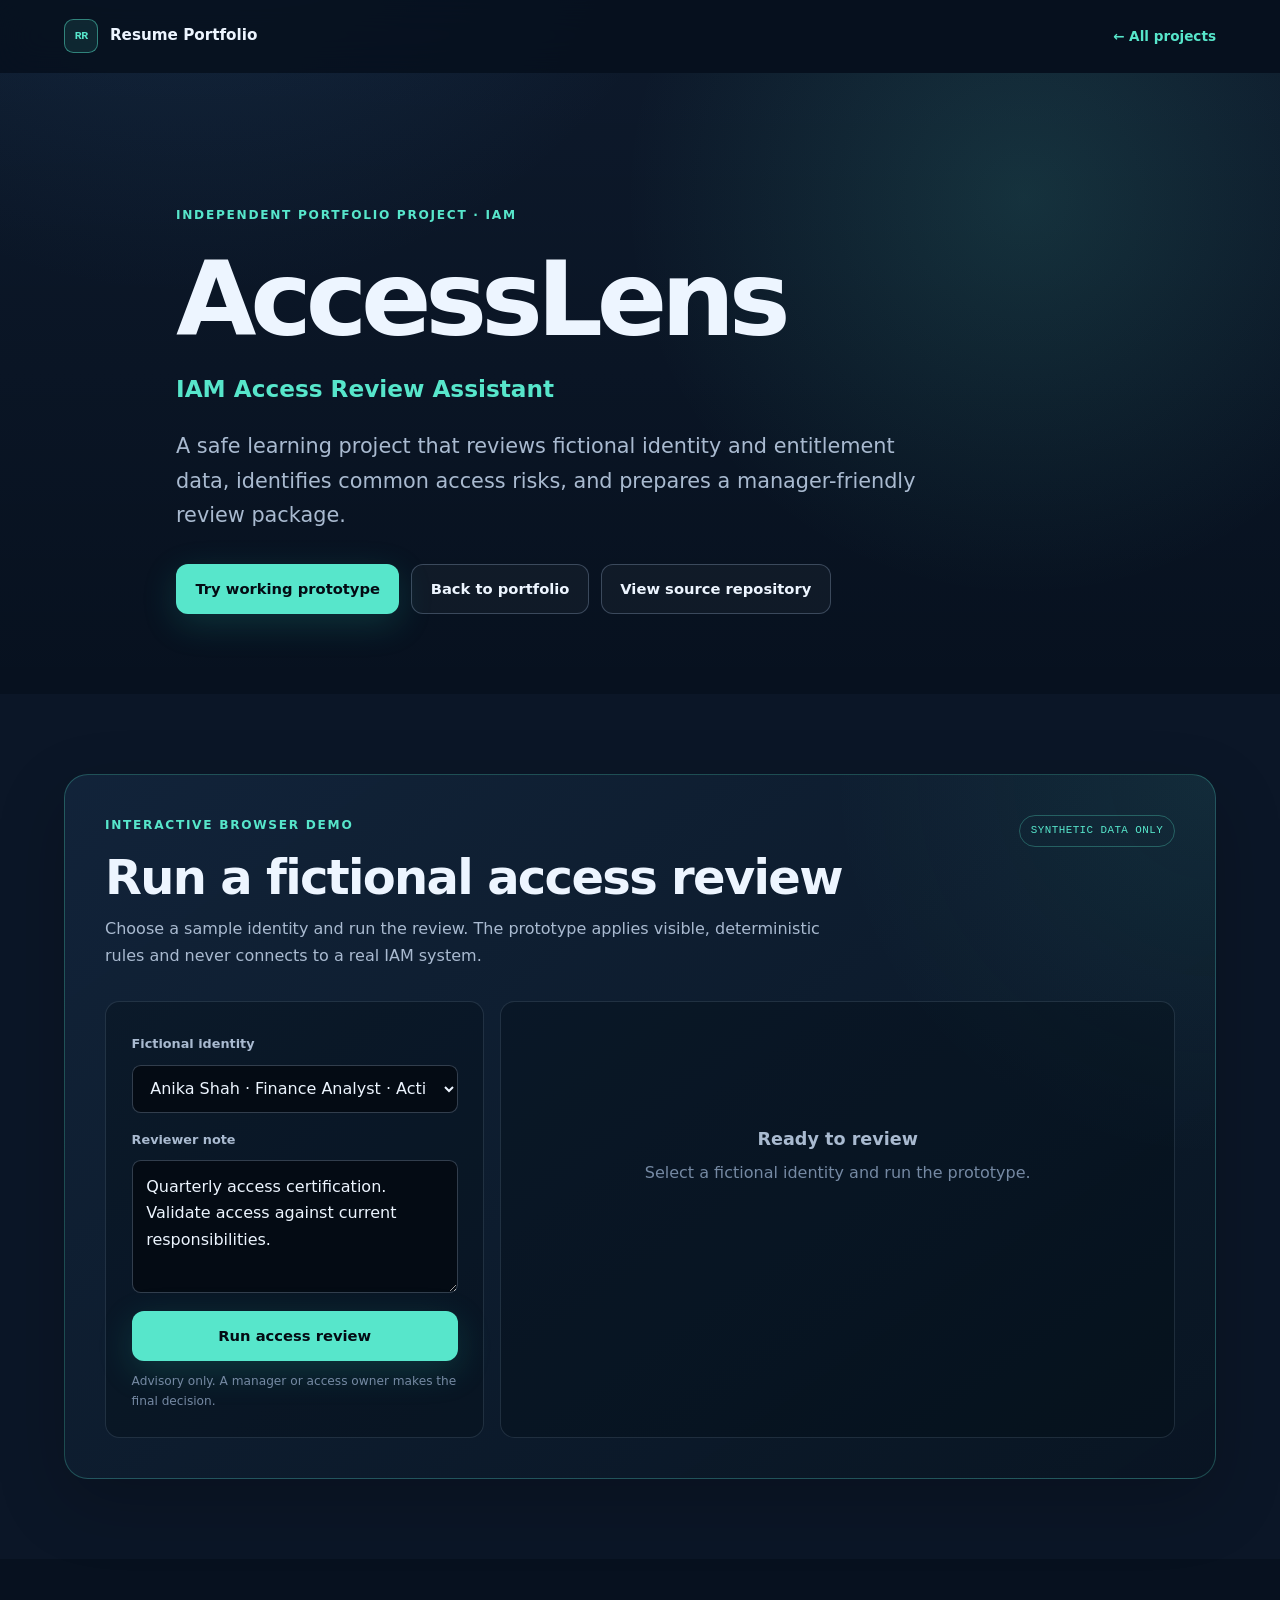
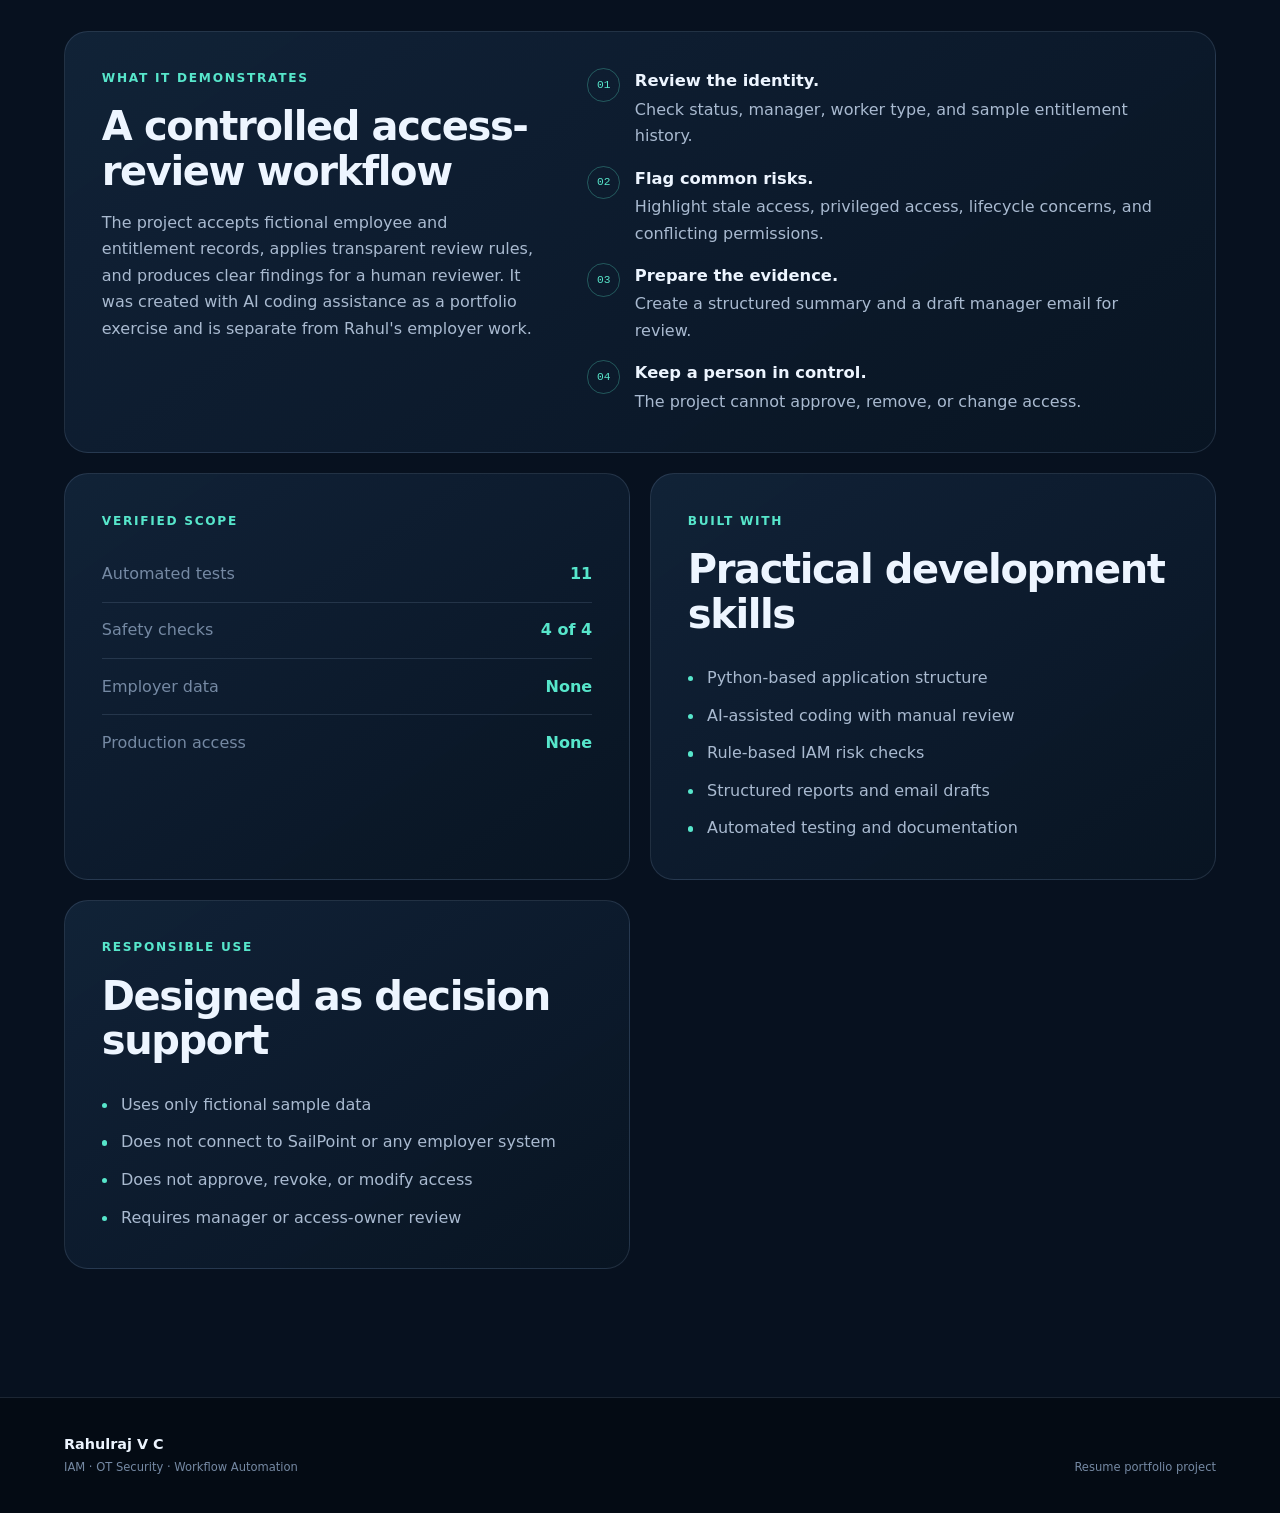
==== commit b1d04a52: "Correct name to Rahulraj V C" ====
--- a/projects/accesslens.html
+++ b/projects/accesslens.html
@@ -3,8 +3,8 @@
   <head>
     <meta charset="utf-8">
     <meta name="viewport" content="width=device-width, initial-scale=1">
-    <meta name="description" content="AccessLens, Rahul Raj V C's independent IAM access-review portfolio project.">
-    <title>AccessLens IAM Access Review Assistant | Rahul Raj V C</title>
+    <meta name="description" content="AccessLens, Rahulraj V C's independent IAM access-review portfolio project.">
+    <title>AccessLens IAM Access Review Assistant | Rahulraj V C</title>
     <link rel="icon" href="../favicon.svg" type="image/svg+xml">
     <link rel="stylesheet" href="../styles.css">
   </head>
@@ -12,7 +12,7 @@
     <a class="skip-link" href="#main-content">Skip to content</a>
     <header class="site-header" data-header>
       <div class="container nav-wrap">
-        <a class="brand" href="../index.html" aria-label="Return to Rahul Raj V C's resume portfolio">
+        <a class="brand" href="../index.html" aria-label="Return to Rahulraj V C's resume portfolio">
           <span class="brand-mark" aria-hidden="true">RR</span>
           <span>Resume Portfolio</span>
         </a>
@@ -104,7 +104,7 @@
       </section>
     </main>
 
-    <footer class="site-footer"><div class="container footer-inner"><div><strong>Rahul Raj V C</strong><span>IAM · OT Security · Workflow Automation</span></div><p>Resume portfolio project</p></div></footer>
+    <footer class="site-footer"><div class="container footer-inner"><div><strong>Rahulraj V C</strong><span>IAM · OT Security · Workflow Automation</span></div><p>Resume portfolio project</p></div></footer>
     <script src="../script.js"></script>
     <script src="../project-demos.js"></script>
   </body>
--- a/styles.css
+++ b/styles.css
@@ -349,16 +349,23 @@
 }
 
 .hero h1 {
-  max-width: 13ch;
+  max-width: none;
   margin-bottom: 1.5rem;
-  font-size: clamp(3rem, 11vw, 6.3rem);
+  font-size: clamp(2.35rem, 9.5vw, 6.3rem);
   letter-spacing: -0.065em;
-}
-
-.hero h1 span {
+  white-space: nowrap;
+}
+
+.hero-name-primary {
   background: linear-gradient(105deg, var(--accent), var(--blue) 58%, var(--violet));
   background-clip: text;
   color: transparent;
+}
+
+.hero-name-secondary {
+  font-size: 0.58em;
+  font-weight: 560;
+  letter-spacing: -0.035em;
 }
 
 .hero-role {
@@ -1053,17 +1060,6 @@
   font-size: 0.76rem;
 }
 
-.promotion-badge {
-  display: inline-flex;
-  padding: 0.22rem 0.5rem;
-  border: 1px solid rgba(87, 230, 203, 0.25);
-  border-radius: 999px;
-  background: var(--accent-wash);
-  color: var(--accent);
-  font-size: 0.7rem;
-  font-weight: 700;
-}
-
 .timeline-item ul {
   display: grid;
   margin: 0;
@@ -1782,7 +1778,7 @@
 
 @media (min-width: 38rem) {
   .hero-proof {
-    grid-template-columns: repeat(3, 1fr);
+    grid-template-columns: repeat(2, minmax(0, 1fr));
   }
 
   .project-footer {
@@ -2007,8 +2003,7 @@
     display: none;
   }
 
-  .tech-list li,
-  .promotion-badge {
+  .tech-list li {
     border-color: #9eacba;
   }
 }
